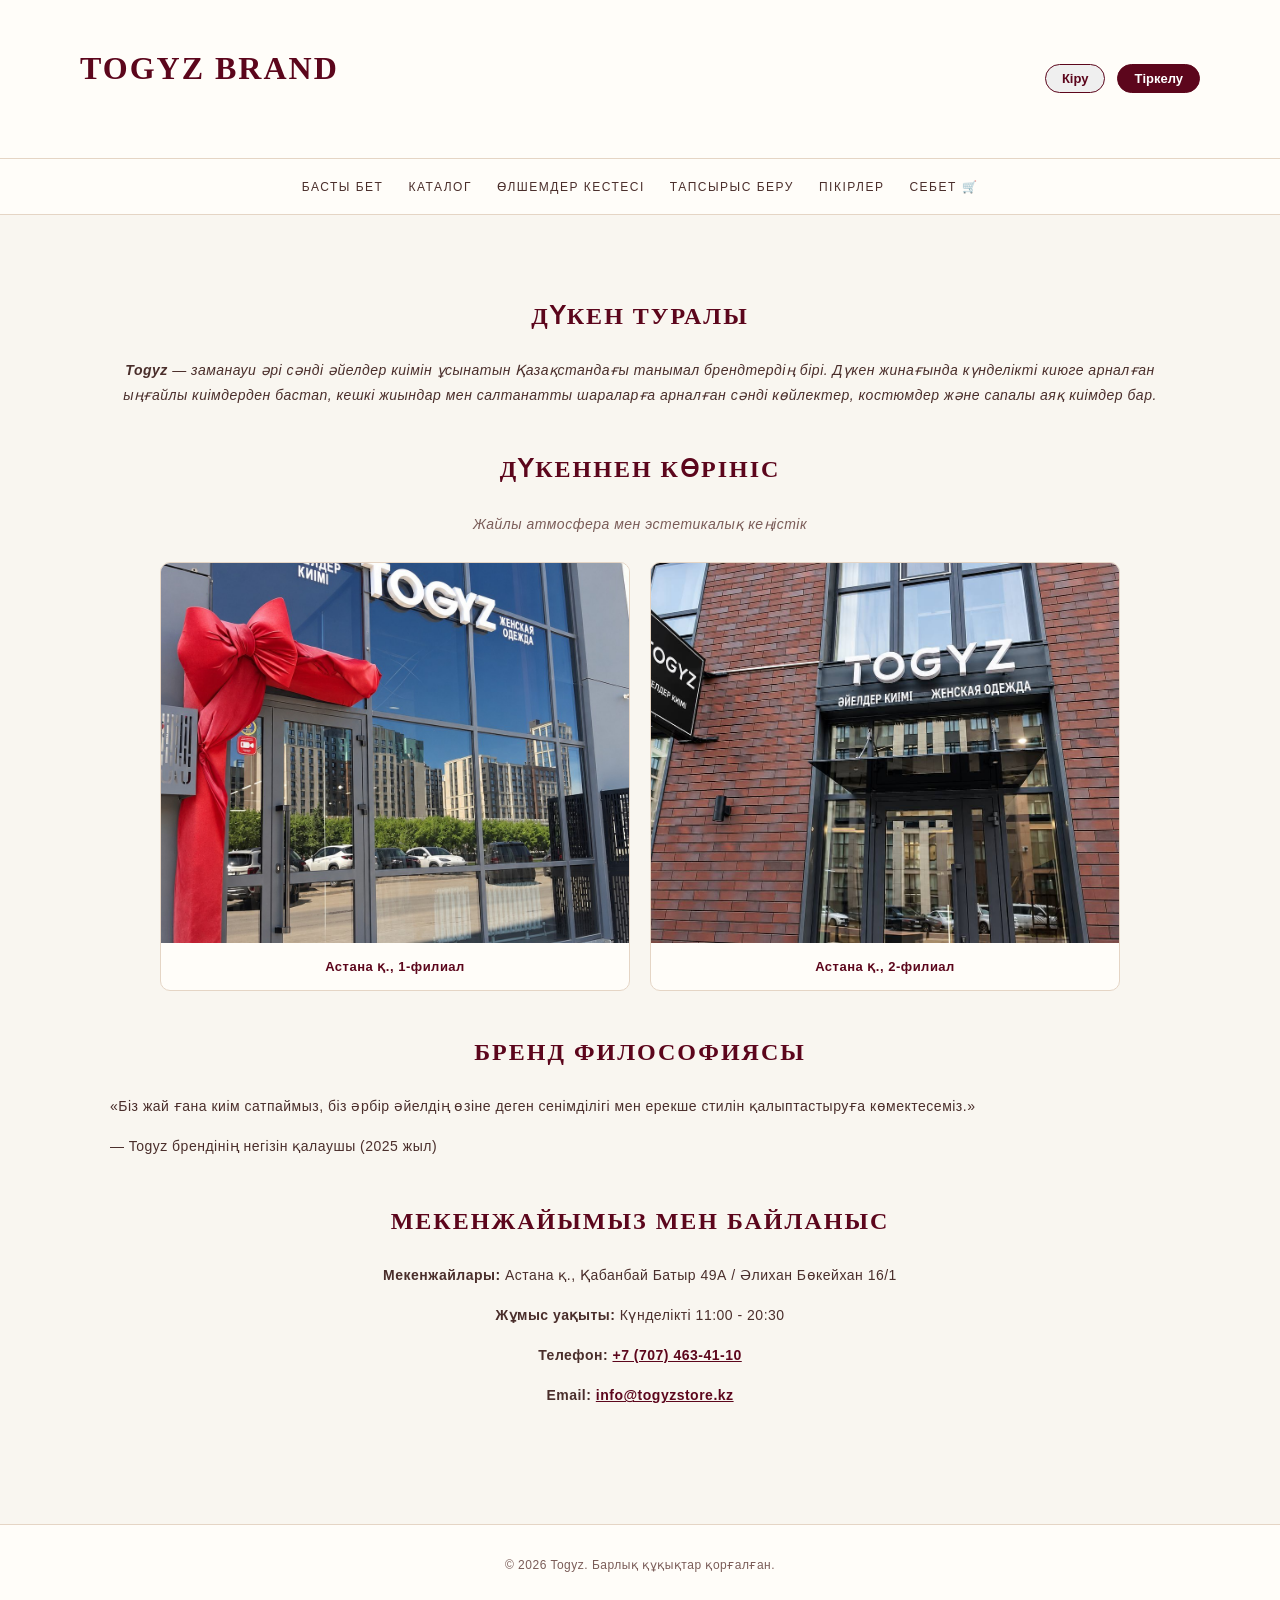
==== index.html @ 4b5a105c "Initial commit for togyz-website with README" ====
<!DOCTYPE html>
<html lang="kk">
<head>
    <meta charset="UTF-8">
    <meta name="viewport" content="width=device-width, initial-scale=1.0">
    <title>TOGYZ BRAND — Басты бет</title>
    <link rel="stylesheet" href="css/base.css">
    <link rel="stylesheet" href="css/dariya.css">
    <link rel="stylesheet" href="css/gaukhar.css">
</head>
<body>

    <header class="main-header">
        <div class="header-top-bar">
            <div class="brand-header">
                <h1><a href="index.html">TOGYZ BRAND</a></h1>
            </div>
            <div class="user-actions">
                <button onclick="openModal('login-modal')" class="auth-btn">Кіру</button>
                <button onclick="openModal('signup-modal')" class="auth-btn signup-btn">Тіркелу</button>
            </div>
        </div>
    </header>

    <nav>
        <ul class="nav-list">
            <li><a href="index.html">БАСТЫ БЕТ</a></li>
            <li><a href="catalog.html">КАТАЛОГ</a></li>
            <li><a href="size-guide.html">ӨЛШЕМДЕР КЕСТЕCІ</a></li>
            <li><a href="order.html">ТАПСЫРЫС БЕРУ</a></li>
            <li><a href="reviews.html">ПІКІРЛЕР</a></li>
            <li><a href="cart.html">СЕБЕТ 🛒</a></li>
        </ul>
    </nav>

    <main>
        <section id="introduction">
            <h2>Дүкен туралы</h2>
            <p><strong>Togyz</strong> — заманауи әрі сәнді әйелдер киімін ұсынатын Қазақстандағы танымал брендтердің бірі. Дүкен жинағында күнделікті киюге арналған ыңғайлы киімдерден бастап, кешкі жиындар мен салтанатты шараларға арналған сәнді көйлектер, костюмдер және сапалы аяқ киімдер бар.</p>
        </section>

        <section id="store-view">
            <h2>Дүкеннен көрініс</h2>
            <p style="text-align: center; color: #7A5C58; margin-bottom: 25px;">Жайлы атмосфера мен эстетикалық кеңістік</p>
            
            <div class="photo-gallery">
                <figure class="gallery-item">
                    <img src="images/togyz.png" alt="Togyz дүкені">
                    <figcaption>Астана қ., 1-филиал</figcaption>
                </figure>
                <figure class="gallery-item">
                    <img src="images/togyz16.jpg" alt="Togyz интерьері">
                    <figcaption>Астана қ., 2-филиал</figcaption>
                </figure>
            </div>
        </section>

        <section id="reviews-section">
            <h2>Бренд философиясы</h2>
            <div class="review-card">
                <p class="review-text">«Біз жай ғана киім сатпаймыз, біз әрбір әйелдің өзіне деген сенімділігі мен ерекше стилін қалыптастыруға көмектесеміз.»</p>
                <p class="review-author">— Togyz брендінің негізін қалаушы <span>(2025 жыл)</span></p>
            </div>
        </section>

        <section id="contacts">
            <h2>Мекенжайымыз мен Байланыс</h2>
            <div class="review-card" style="text-align: center;">
                <p><strong>Мекенжайлары:</strong> Астана қ., Қабанбай Батыр 49А / Әлихан Бөкейхан 16/1</p>
                <p><strong>Жұмыс уақыты:</strong> Күнделікті 11:00 - 20:30</p>
                <p><strong>Телефон:</strong> <a href="tel:+77074634110" style="color: #5C061C; font-weight: bold;">+7 (707) 463-41-10</a></p>
                <p><strong>Email:</strong> <a href="mailto:info@togyzstore.kz" style="color: #5C061C; font-weight: bold;">info@togyzstore.kz</a></p>
            </div>
        </section>
    </main>

    <footer>
        <p>&copy; 2026 Togyz. Барлық құқықтар қорғалған.</p>
    </footer>
</body>
</html>
---- css/base.css ----
* {
  box-sizing: border-box;
  margin: 0;
  padding: 0;
}

body {
  font-family: 'Montserrat', Arial, sans-serif;
  font-size: 14px;
  line-height: 1.8;
  letter-spacing: 0.5px;
  background-color: #F9F6F0;
  color: #4A2E2B;
}


h1, h2, h3, h4 {
  font-family: 'Cormorant Garamond', Georgia, serif;
  font-weight: 600;
  color: #5C061C;
  text-transform: uppercase;
  letter-spacing: 2px;
  text-align: center;
  margin-bottom: 20px;
}

h1 { font-size: 32px; }
h2 { font-size: 24px; margin-top: 40px; }

p {
  margin-bottom: 15px;
}

header, .main-header {
  position: static;
  background-color: #FFFDF9;
  padding: 25px 20px;
  border-bottom: 1px solid #E5D5C5;
  text-align: center;
}

header > .brand-header h1 {
  margin: 0;
  color: #5C061C;
}

nav {
  background-color: #FFFDF9;
  padding: 15px 0;
  border-bottom: 1px solid #E5D5C5;
}

nav ul, ul.nav-list {
  display: flex;
  flex-direction: row;
  justify-content: center;
  align-items: center;
  gap: 25px;
  list-style: none;
}

nav ul a {
  text-decoration: none;
  color: #4A2E2B;
  font-size: 12px;
  text-transform: uppercase;
  letter-spacing: 1.5px;
  font-weight: 500;
  transition: color 0.3s ease;
}

nav ul a:hover, nav ul a:focus {
  color: maroon; 
  outline: none;
}

main {
  max-width: 1100px;
  margin: 0 auto; 
  padding: 40px 20px;
}

footer {
  text-align: center;
  padding: 30px 20px;
  background-color: #FFFDF9;
  border-top: 1px solid #E5D5C5;
  margin-top: 60px;
  font-size: 12px;
  color: #7A5C58;
}
---- css/dariya.css ----
section.catalog-intro p {
  color: #4A2E2B;
}

#catalog-intro p {
  color: #5C061C;
}

.product-grid {
  display: grid;
  grid-template-columns: repeat(3, minmax(200px, 1fr)); 
  gap: 25px;
  max-width: 1100px;
  margin: 30px auto;
}

.product-card {
  background-color: #FFFDF9;
  border: 1px solid #E5D5C5;
  padding: 15px;
  display: flex;
  flex-direction: column;
  align-items: center;
}

.product-card:nth-child(1) {
  border-color: #5C061C;
}

.product-card img {
  width: 100%;
  height: 350px;
  object-fit: cover;
  border: 1px solid #F2E8DF;
}

.product-card-inner {
  position: relative; 
}

.product-card-inner::after {
  content: "NEW";
  position: absolute; 
  top: 10px;
  right: 10px;
  background-color: #5C061C;
  color: #FFFDF9;
  padding: 4px 8px;
  font-size: 10px;
  font-weight: bold;
}

h2 + p {
  font-style: italic;
  text-align: center;
}

.price-section {
  max-width: 800px;
  margin: 30px auto;
  background-color: #FFFDF9;
  border: 1px solid #E5D5C5;
  border-radius: 12px;
  padding: 30px;
  box-shadow: 0 4px 15px rgba(92, 6, 28, 0.05);
}

.price-table {
  width: 100%;
  border-collapse: collapse;
  margin-top: 15px;
}

.price-table th {
  background-color: #F2E8DF;
  color: #5C061C;
  font-family: 'Cormorant Garamond', Georgia, serif;
  font-size: 16px;
  text-transform: uppercase;
  padding: 12px 15px;
  text-align: left;
}

.price-table td {
  padding: 12px 15px;
  border-bottom: 1px solid #E5D5C5;
  font-size: 14px;
}

.price-table tr:nth-child(even) {
  background-color: #FAF6F0;
}

.price-badge {
  font-weight: bold;
  color: #5C061C;
  background: #F2E8DF;
  padding: 4px 8px;
  border-radius: 6px;
  font-size: 12px;
}

.price-amount {
  font-weight: 600;
  color: #5C061C;
  text-align: right;
}

.categories-container {
  display: flex;
  flex-wrap: wrap;
  justify-content: center;
  gap: 15px;
  max-width: 900px;
  margin: 30px auto;
  list-style: none;
}

.category-card {
  flex: 1 1 150px;
  max-width: 200px;
  background-color: #FFFDF9;
  border: 1px solid #E5D5C5;
  border-radius: 8px;
  padding: 18px 10px;
  text-align: center;
  font-weight: 500;
  transition: all 0.3s ease;
  cursor: pointer;
}

.category-card:hover {
  transform: translateY(-4px);
  border-color: #5C061C;
  color: #5C061C;
  box-shadow: 0 6px 15px rgba(92, 6, 28, 0.1);
}

.size-guide-container {
  max-width: 700px;
  margin: 30px auto;
  background-color: #FFFDF9;
  border: 1px solid #E5D5C5;
  border-radius: 12px;
  padding: 25px;
}

.size-table {
  width: 100%;
  border-collapse: collapse;
}

.size-table th {
  background-color: #F2E8DF;
  color: #5C061C;
  padding: 12px 15px;
  border: 1px solid #E5D5C5;
  text-align: center;
}

.size-table td {
  padding: 12px 15px;
  border: 1px solid #E5D5C5;
  text-align: center;
}

.size-badge-cell {
  font-weight: bold;
  color: #5C061C;
  background-color: #FAF6F0;
}

.colophon-card {
  max-width: 800px;
  margin: 30px auto;
  background-color: #FFFDF9;
  border: 1px solid #E5D5C5;
  border-radius: 12px;
  padding: 30px;
}

.tech-icon {
  float: left; 
  width: 70px;
  height: 70px;
  margin-right: 20px;
  background-color: #F2E8DF;
  border-radius: 50%;
  display: flex;
  align-items: center;
  justify-content: center;
  font-weight: bold;
  color: #5C061C;
}

.clearfix::after {
  content: "";
  display: table;
  clear: both; 
}

.file-tree {
  background-color: #FAF6F0;
  border: 1px solid #E5D5C5;
  border-radius: 8px;
  padding: 20px;
  font-family: monospace;
}

.file-tree ul {
  list-style: none;
  padding-left: 15px;
}

kbd {
  background-color: #F2E8DF;
  border: 1px solid #E5D5C5;
  border-radius: 4px;
  padding: 2px 6px;
  color: #5C061C;
}

.header-top-bar {
    display: flex;
    justify-content: space-between;
    align-items: center;
    padding: 15px 40px;
    max-width: 1200px;
    margin: 0 auto;
}

.user-actions {
    display: flex;
    align-items: center;
    gap: 10px;
}

.auth-btn {
    text-decoration: none;
    color: #5C061C;
    padding: 6px 16px;
    border: 1px solid #5C061C;
    border-radius: 20px;
    font-size: 13px;
    font-weight: 600;
    transition: all 0.3s ease;
}

.auth-btn:hover {
    background-color: #5C061C;
    color: #FFFFFF;
}

.signup-btn {
    background-color: #5C061C;
    color: #FFFFFF;
}

.signup-btn:hover {
    background-color: #3D0412;
}

.product-option {
    margin: 8px 0;
    display: flex;
    justify-content: space-between;
    align-items: center;
    font-size: 13px;
    color: #5C061C;
    font-weight: 600;
}

.product-select {
    padding: 5px 10px;
    border: 1px solid #E5D5C5;
    border-radius: 6px;
    background-color: #FFFFFF;
    color: #333333;
    outline: none;
    cursor: pointer;
    font-family: inherit;
    font-size: 13px;
}

.add-to-cart-btn {
    width: 100%;
    padding: 9px;
    background-color: #5C061C;
    color: #FFFFFF;
    border: none;
    border-radius: 6px;
    font-weight: 600;
    font-size: 13px;
    cursor: pointer;
    margin-top: 8px;
    transition: background-color 0.3s ease;
}

.add-to-cart-btn:hover {
    background-color: #3D0412;
}

.categories-container {
    display: flex;
    justify-content: center;
    gap: 15px;
    flex-wrap: wrap;
    margin-top: 20px;
}

.category-card {
    background-color: #FFFDF9;
    border: 1px solid #E5D5C5;
    padding: 12px 24px;
    border-radius: 20px;
    font-weight: 600;
    color: #5C061C;
    font-size: 14px;
}
.product-grid {
    display: grid;
    grid-template-columns: repeat(3, 1fr); 
    gap: 25px;
    max-width: 1200px;
    margin: 30px auto;
    padding: 0 20px;
}

.product-card {
    background-color: #FFFDF9;
    border: 1px solid #E5D5C5;
    border-radius: 12px;
    padding: 20px;
    text-align: center;
    display: flex;
    flex-direction: column;
    justify-content: space-between;
    box-shadow: 0 4px 10px rgba(0, 0, 0, 0.05);
}

.product-card img {
    width: 100%;
    height: 320px;
    object-fit: cover;
    border-radius: 8px;
}

@media (max-width: 992px) {
    .product-grid {
        grid-template-columns: repeat(2, 1fr);
    }
}

@media (max-width: 600px) {
    .product-grid {
        grid-template-columns: 1fr;
    }
}

.product-grid {
    display: grid !important;
    grid-template-columns: repeat(3, 1fr) !important; 
    gap: 20px !important;
    max-width: 1200px !important;
    margin: 30px auto !important;
    padding: 0 10px !important;
}

.product-card {
    background-color: #FFFDF9 !important;
    border: 1px solid #E5D5C5 !important;
    border-radius: 12px !important;
    padding: 15px !important;
    text-align: center !important;
    display: flex !important;
    flex-direction: column !important;
    justify-content: space-between !important;
    box-sizing: border-box !important;
}

.product-card img {
    width: 100% !important;
    height: 300px !important;
    object-fit: cover !important;
    border-radius: 8px !important;
}

.product-option {
    margin: 8px 0 !important;
    display: flex !important;
    flex-direction: column !important;
    align-items: center !important;
}

.product-select {
    width: 100% !important;
    padding: 6px !important;
    border: 1px solid #E5D5C5 !important;
    border-radius: 6px !important;
    font-size: 13px !important;
}
---- css/gaukhar.css ----
/* ==========================================
   HEADER TOP BAR & AUTH BUTTONS
   ========================================== */
.header-top-bar {
  display: flex;
  justify-content: space-between;
  align-items: center;
  padding: 15px 40px;
  max-width: 1200px;
  margin: 0 auto;
}

.brand-header h1 a {
  color: #5C061C;
  text-decoration: none;
  font-family: 'Cinzel', serif;
  font-weight: 700;
  letter-spacing: 2px;
}

.user-actions {
  display: flex;
  align-items: center;
  gap: 12px;
}

.auth-btn {
  text-decoration: none;
  color: #5C061C;
  font-size: 13px;
  font-weight: 600;
  padding: 6px 16px;
  border: 1px solid #5C061C;
  border-radius: 20px;
  transition: all 0.3s ease;
}

.auth-btn:hover {
  background-color: #5C061C;
  color: #FFFFFF;
}

.signup-btn {
  background-color: #5C061C;
  color: #FFFFFF;
}

.signup-btn:hover {
  background-color: #3D0412;
}

/* ==========================================
   PRODUCT OPTIONS & BUTTONS
   ========================================== */
.product-grid {
  display: flex;
  flex-wrap: wrap;
  gap: 24px;
  justify-content: center;
  padding: 20px;
}

.product-card {
  border: 1px solid #E5D5C5;
  border-radius: 12px;
  padding: 16px;
  width: 260px;
  background-color: #FFFDF9;
  text-align: center;
}

.product-card img {
  width: 100%;
  border-radius: 8px;
  object-fit: cover;
}

.product-option {
  margin: 10px 0;
  display: flex;
  align-items: center;
  justify-content: space-between;
  font-size: 13px;
  color: #5C061C;
}

.product-select {
  padding: 5px 8px;
  border: 1px solid #E5D5C5;
  border-radius: 6px;
  background-color: #FFF;
  color: #333;
  outline: none;
  cursor: pointer;
}

.add-to-cart-btn {
  width: 100%;
  padding: 10px;
  background-color: #5C061C;
  color: #FFFFFF;
  border: none;
  border-radius: 8px;
  font-weight: 600;
  font-size: 13px;
  cursor: pointer;
  margin-top: 10px;
  transition: background-color 0.3s ease;
}

.add-to-cart-btn:hover {
  background-color: #3D0412;
}
form label {
    display: block;
    color: #5C061C;
    font-weight: 600;
    font-size: 14px;
}

form input[type="text"],
form input[type="tel"],
form select,
form textarea {
    width: 100%;
    padding: 10px 12px;
    border: 1px solid #E5D5C5;
    border-radius: 6px;
    margin-top: 6px;
    background-color: #FFFFFF;
    color: #333333;
    font-family: inherit;
    font-size: 14px;
    outline: none;
    box-sizing: border-box;
    transition: border-color 0.3s ease;
}

form input:focus,
form select:focus,
form textarea:focus {
    border-color: #5C061C;
}

form select optgroup {
    font-weight: bold;
    color: #5C061C;
    background-color: #FAF6F0;
}

form select option {
    color: #333333;
    padding: 4px;
}

.price-table {
    width: 100%;
    border-collapse: collapse;
    background-color: #FFFDF9;
    border: 1px solid #E5D5C5;
    border-radius: 8px;
    overflow: hidden;
}

.price-table th, .price-table td {
    padding: 12px 16px;
    border-bottom: 1px solid #E5D5C5;
}

.price-table th {
    background-color: #FAF6F0;
    color: #5C061C;
    text-align: left;
}

.price-badge {
    background-color: #5C061C;
    color: #FFFFFF;
    padding: 3px 8px;
    border-radius: 4px;
    font-size: 12px;
}

.photo-gallery {
    display: grid;
    grid-template-columns: repeat(2, 1fr);
    gap: 20px;
    max-width: 1000px;
    margin: 0 auto;
    padding: 0 20px;
}

.gallery-item {
    margin: 0;
    background: #FFFDF9;
    border: 1px solid #E5D5C5;
    border-radius: 10px;
    overflow: hidden;
    text-align: center;
}

.gallery-item img {
    width: 100%;
    height: 380px;
    object-fit: cover;
    display: block;
    transition: transform 0.4s ease;
}

.gallery-item:hover img {
    transform: scale(1.02);
}

.gallery-item figcaption {
    padding: 12px;
    font-size: 13px;
    color: #5C061C;
    font-weight: 600;
}

@media (max-width: 768px) {
    .photo-gallery {
        grid-template-columns: 1fr;
    }
}
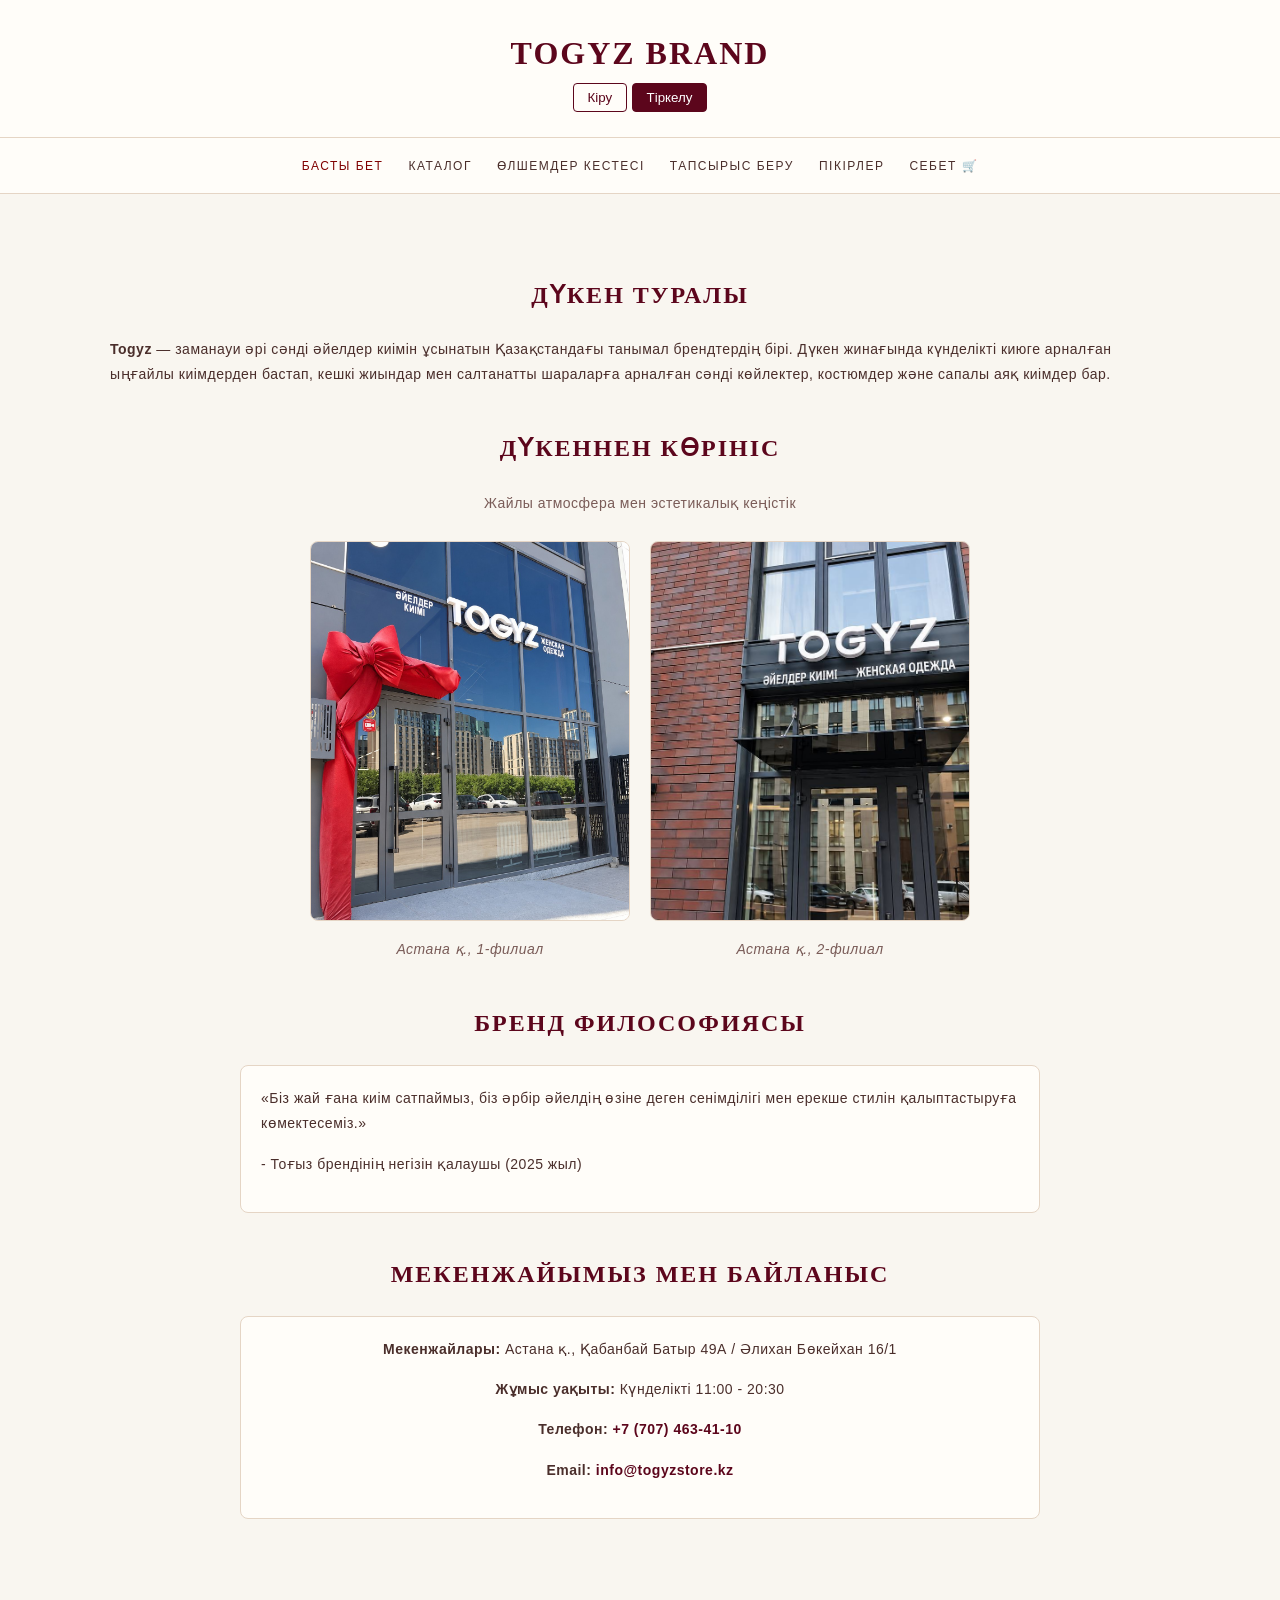
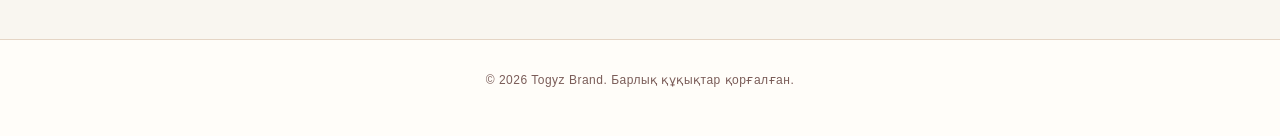
==== commit bc58a2c4: "Update order.html with region select, payment options, and style cleanups" ====
--- a/index.html
+++ b/index.html
@@ -1,81 +1,72 @@
 <!DOCTYPE html>
 <html lang="kk">
 <head>
-    <meta charset="UTF-8">
-    <meta name="viewport" content="width=device-width, initial-scale=1.0">
-    <title>TOGYZ BRAND — Басты бет</title>
-    <link rel="stylesheet" href="css/base.css">
-    <link rel="stylesheet" href="css/dariya.css">
-    <link rel="stylesheet" href="css/gaukhar.css">
+<meta charset="UTF-8">
+<meta name="viewport" content="width=device-width, initial-scale=1.0">
+<title>TOGYZ BRAND Басты бет</title>
+<link rel="stylesheet" href="css/base.css">
+<link rel="stylesheet" href="css/gaukhar.css">
 </head>
 <body>
-
-    <header class="main-header">
-        <div class="header-top-bar">
-            <div class="brand-header">
-                <h1><a href="index.html">TOGYZ BRAND</a></h1>
-            </div>
-            <div class="user-actions">
-                <button onclick="openModal('login-modal')" class="auth-btn">Кіру</button>
-                <button onclick="openModal('signup-modal')" class="auth-btn signup-btn">Тіркелу</button>
-            </div>
-        </div>
-    </header>
-
-    <nav>
-        <ul class="nav-list">
-            <li><a href="index.html">БАСТЫ БЕТ</a></li>
-            <li><a href="catalog.html">КАТАЛОГ</a></li>
-            <li><a href="size-guide.html">ӨЛШЕМДЕР КЕСТЕCІ</a></li>
-            <li><a href="order.html">ТАПСЫРЫС БЕРУ</a></li>
-            <li><a href="reviews.html">ПІКІРЛЕР</a></li>
-            <li><a href="cart.html">СЕБЕТ 🛒</a></li>
-        </ul>
-    </nav>
-
-    <main>
-        <section id="introduction">
-            <h2>Дүкен туралы</h2>
-            <p><strong>Togyz</strong> — заманауи әрі сәнді әйелдер киімін ұсынатын Қазақстандағы танымал брендтердің бірі. Дүкен жинағында күнделікті киюге арналған ыңғайлы киімдерден бастап, кешкі жиындар мен салтанатты шараларға арналған сәнді көйлектер, костюмдер және сапалы аяқ киімдер бар.</p>
-        </section>
-
-        <section id="store-view">
-            <h2>Дүкеннен көрініс</h2>
-            <p style="text-align: center; color: #7A5C58; margin-bottom: 25px;">Жайлы атмосфера мен эстетикалық кеңістік</p>
-            
-            <div class="photo-gallery">
-                <figure class="gallery-item">
-                    <img src="images/togyz.png" alt="Togyz дүкені">
-                    <figcaption>Астана қ., 1-филиал</figcaption>
-                </figure>
-                <figure class="gallery-item">
-                    <img src="images/togyz16.jpg" alt="Togyz интерьері">
-                    <figcaption>Астана қ., 2-филиал</figcaption>
-                </figure>
-            </div>
-        </section>
-
-        <section id="reviews-section">
-            <h2>Бренд философиясы</h2>
-            <div class="review-card">
-                <p class="review-text">«Біз жай ғана киім сатпаймыз, біз әрбір әйелдің өзіне деген сенімділігі мен ерекше стилін қалыптастыруға көмектесеміз.»</p>
-                <p class="review-author">— Togyz брендінің негізін қалаушы <span>(2025 жыл)</span></p>
-            </div>
-        </section>
-
-        <section id="contacts">
-            <h2>Мекенжайымыз мен Байланыс</h2>
-            <div class="review-card" style="text-align: center;">
-                <p><strong>Мекенжайлары:</strong> Астана қ., Қабанбай Батыр 49А / Әлихан Бөкейхан 16/1</p>
-                <p><strong>Жұмыс уақыты:</strong> Күнделікті 11:00 - 20:30</p>
-                <p><strong>Телефон:</strong> <a href="tel:+77074634110" style="color: #5C061C; font-weight: bold;">+7 (707) 463-41-10</a></p>
-                <p><strong>Email:</strong> <a href="mailto:info@togyzstore.kz" style="color: #5C061C; font-weight: bold;">info@togyzstore.kz</a></p>
-            </div>
-        </section>
-    </main>
-
-    <footer>
-        <p>&copy; 2026 Togyz. Барлық құқықтар қорғалған.</p>
-    </footer>
+<header class="main-header">
+<div class="header-top-bar">
+<div class="brand-header">
+<h1><a href="index.html">TOGYZ BRAND</a></h1>
+</div>
+<div class="user-actions">
+<button onclick="openModal('login-modal')" class="auth-btn">Кіру</button>
+<button onclick="openModal('signup-modal')" class="auth-btn signup-btn">Тіркелу</button>
+</div>
+</div>
+</header>
+<nav>
+<ul class="nav-list">
+<li><a href="index.html" class="active">БАСТЫ БЕТ</a></li>
+<li><a href="catalog.html">КАТАЛОГ</a></li>
+<li><a href="size-guide.html">ӨЛШЕМДЕР КЕСТЕСІ</a></li>
+<li><a href="order.html">ТАПСЫРЫС БЕРУ</a></li>
+<li><a href="reviews.html">ПІКІРЛЕР</a></li>
+<li><a href="cart.html">СЕБЕТ 🛒</a></li>
+</ul>
+</nav>
+<main>
+<section id="introduction">
+<h2>Дүкен туралы</h2>
+<p><strong>Togyz</strong> — заманауи әрі сәнді әйелдер киімін ұсынатын Қазақстандағы танымал брендтердің бірі. Дүкен жинағында күнделікті киюге арналған ыңғайлы киімдерден бастап, кешкі жиындар мен салтанатты шараларға арналған сәнді көйлектер, костюмдер және сапалы аяқ киімдер бар.</p>
+</section>
+<section id="store-view">
+<h2>Дүкеннен көрініс</h2>
+<p class="store-subtitle">Жайлы атмосфера мен эстетикалық кеңістік</p>
+<div class="photo-gallery">
+<figure class="gallery-item">
+<img src="images/togyz.png" alt="Togyz дүкені">
+<figcaption>Астана қ., 1-филиал</figcaption>
+</figure>
+<figure class="gallery-item">
+<img src="images/togyz16.jpg" alt="Togyz интерьері">
+<figcaption>Астана қ., 2-филиал</figcaption>
+</figure>
+</div>
+</section>
+<section id="reviews-section">
+<h2>Бренд философиясы</h2>
+<div class="review-card">
+<p class="review-text">«Біз жай ғана киім сатпаймыз, біз әрбір әйелдің өзіне деген сенімділігі мен ерекше стилін қалыптастыруға көмектесеміз.»</p>
+<p class="review-author">- Тоғыз брендінің негізін қалаушы <span>(2025 жыл)</span></p>
+</div>
+</section>
+<section id="contacts">
+<h2>Мекенжайымыз мен Байланыс</h2>
+<div class="review-card text-center">
+<p><strong>Мекенжайлары:</strong> Астана қ., Қабанбай Батыр 49А / Әлихан Бөкейхан 16/1</p>
+<p><strong>Жұмыс уақыты:</strong> Күнделікті 11:00 - 20:30</p>
+<p><strong>Телефон:</strong> <a href="tel:+77074634110" class="contact-link">+7 (707) 463-41-10</a></p>
+<p><strong>Email:</strong> <a href="mailto:info@togyzstore.kz" class="contact-link">info@togyzstore.kz</a></p>
+</div>
+</section>
+</main>
+<footer>
+<p>&copy; 2026 Togyz Brand. Барлық құқықтар қорғалған.</p>
+</footer>
 </body>
 </html>
--- a/css/base.css
+++ b/css/base.css
@@ -1,92 +1,109 @@
-
 * {
-  box-sizing: border-box;
-  margin: 0;
-  padding: 0;
+    box-sizing: border-box;
+    margin: 0;
+    padding: 0;
 }
 
 body {
-  font-family: 'Montserrat', Arial, sans-serif;
-  font-size: 14px;
-  line-height: 1.8;
-  letter-spacing: 0.5px;
-  background-color: #F9F6F0;
-  color: #4A2E2B;
+    font-family: 'Montserrat', Arial, sans-serif;
+    font-size: 14px;
+    line-height: 1.8;
+    letter-spacing: 0.5px;
+    background-color: #F9F6F0;
+    color: #4A2E2B;
 }
 
-
 h1, h2, h3, h4 {
-  font-family: 'Cormorant Garamond', Georgia, serif;
-  font-weight: 600;
-  color: #5C061C;
-  text-transform: uppercase;
-  letter-spacing: 2px;
-  text-align: center;
-  margin-bottom: 20px;
+    font-family: 'Cormorant Garamond', Georgia, serif;
+    font-weight: 600;
+    color: #5C061C;
+    text-transform: uppercase;
+    letter-spacing: 2px;
+    text-align: center;
+    margin-bottom: 20px;
 }
 
 h1 { font-size: 32px; }
 h2 { font-size: 24px; margin-top: 40px; }
 
 p {
-  margin-bottom: 15px;
+    margin-bottom: 15px;
 }
 
 header, .main-header {
-  position: static;
-  background-color: #FFFDF9;
-  padding: 25px 20px;
-  border-bottom: 1px solid #E5D5C5;
-  text-align: center;
+    position: static;
+    background-color: #FFFDF9;
+    padding: 25px 20px;
+    border-bottom: 1px solid #E5D5C5;
+    text-align: center;
 }
 
-header > .brand-header h1 {
-  margin: 0;
-  color: #5C061C;
+.brand-header h1 {
+    margin: 0;
+    color: #5C061C;
+}
+
+.brand-header h1 a {
+    color: #5C061C;
+    text-decoration: none;
+}
+
+.auth-btn {
+    padding: 6px 14px;
+    border: 1px solid #5C061C;
+    background: transparent;
+    color: #5C061C;
+    border-radius: 4px;
+    cursor: pointer;
+}
+
+.signup-btn {
+    background-color: #5C061C;
+    color: #fff;
 }
 
 nav {
-  background-color: #FFFDF9;
-  padding: 15px 0;
-  border-bottom: 1px solid #E5D5C5;
+    background-color: #FFFDF9;
+    padding: 15px 0;
+    border-bottom: 1px solid #E5D5C5;
 }
 
 nav ul, ul.nav-list {
-  display: flex;
-  flex-direction: row;
-  justify-content: center;
-  align-items: center;
-  gap: 25px;
-  list-style: none;
+    display: flex;
+    flex-direction: row;
+    justify-content: center;
+    align-items: center;
+    gap: 25px;
+    list-style: none;
 }
 
 nav ul a {
-  text-decoration: none;
-  color: #4A2E2B;
-  font-size: 12px;
-  text-transform: uppercase;
-  letter-spacing: 1.5px;
-  font-weight: 500;
-  transition: color 0.3s ease;
+    text-decoration: none;
+    color: #4A2E2B;
+    font-size: 12px;
+    text-transform: uppercase;
+    letter-spacing: 1.5px;
+    font-weight: 500;
+    transition: color 0.3s ease;
 }
 
-nav ul a:hover, nav ul a:focus {
-  color: maroon; 
-  outline: none;
+nav ul a:hover, nav ul a:focus, nav ul a.active {
+    color: maroon;
+    outline: none;
 }
 
 main {
-  max-width: 1100px;
-  margin: 0 auto; 
-  padding: 40px 20px;
+    max-width: 1100px;
+    margin: 0 auto;
+    padding: 40px 20px;
 }
 
 footer {
-  text-align: center;
-  padding: 30px 20px;
-  background-color: #FFFDF9;
-  border-top: 1px solid #E5D5C5;
-  margin-top: 60px;
-  font-size: 12px;
-  color: #7A5C58;
+    text-align: center;
+    padding: 30px 20px;
+    background-color: #FFFDF9;
+    border-top: 1px solid #E5D5C5;
+    margin-top: 60px;
+    font-size: 12px;
+    color: #7A5C58;
 }
--- a/css/gaukhar.css
+++ b/css/gaukhar.css
@@ -1,225 +1,120 @@
-/* ==========================================
-   HEADER TOP BAR & AUTH BUTTONS
-   ========================================== */
-.header-top-bar {
-  display: flex;
-  justify-content: space-between;
-  align-items: center;
-  padding: 15px 40px;
-  max-width: 1200px;
-  margin: 0 auto;
-}
 
-.brand-header h1 a {
-  color: #5C061C;
-  text-decoration: none;
-  font-family: 'Cinzel', serif;
-  font-weight: 700;
-  letter-spacing: 2px;
-}
 
-.user-actions {
-  display: flex;
-  align-items: center;
-  gap: 12px;
-}
-
-.auth-btn {
-  text-decoration: none;
-  color: #5C061C;
-  font-size: 13px;
-  font-weight: 600;
-  padding: 6px 16px;
-  border: 1px solid #5C061C;
-  border-radius: 20px;
-  transition: all 0.3s ease;
-}
-
-.auth-btn:hover {
-  background-color: #5C061C;
-  color: #FFFFFF;
-}
-
-.signup-btn {
-  background-color: #5C061C;
-  color: #FFFFFF;
-}
-
-.signup-btn:hover {
-  background-color: #3D0412;
-}
-
-/* ==========================================
-   PRODUCT OPTIONS & BUTTONS
-   ========================================== */
-.product-grid {
-  display: flex;
-  flex-wrap: wrap;
-  gap: 24px;
-  justify-content: center;
-  padding: 20px;
-}
-
-.product-card {
-  border: 1px solid #E5D5C5;
-  border-radius: 12px;
-  padding: 16px;
-  width: 260px;
-  background-color: #FFFDF9;
-  text-align: center;
-}
-
-.product-card img {
-  width: 100%;
-  border-radius: 8px;
-  object-fit: cover;
-}
-
-.product-option {
-  margin: 10px 0;
-  display: flex;
-  align-items: center;
-  justify-content: space-between;
-  font-size: 13px;
-  color: #5C061C;
-}
-
-.product-select {
-  padding: 5px 8px;
-  border: 1px solid #E5D5C5;
-  border-radius: 6px;
-  background-color: #FFF;
-  color: #333;
-  outline: none;
-  cursor: pointer;
-}
-
-.add-to-cart-btn {
-  width: 100%;
-  padding: 10px;
-  background-color: #5C061C;
-  color: #FFFFFF;
-  border: none;
-  border-radius: 8px;
-  font-weight: 600;
-  font-size: 13px;
-  cursor: pointer;
-  margin-top: 10px;
-  transition: background-color 0.3s ease;
-}
-
-.add-to-cart-btn:hover {
-  background-color: #3D0412;
-}
-form label {
-    display: block;
-    color: #5C061C;
-    font-weight: 600;
-    font-size: 14px;
-}
-
-form input[type="text"],
-form input[type="tel"],
-form select,
-form textarea {
-    width: 100%;
-    padding: 10px 12px;
-    border: 1px solid #E5D5C5;
-    border-radius: 6px;
-    margin-top: 6px;
-    background-color: #FFFFFF;
-    color: #333333;
-    font-family: inherit;
-    font-size: 14px;
-    outline: none;
-    box-sizing: border-box;
-    transition: border-color 0.3s ease;
-}
-
-form input:focus,
-form select:focus,
-form textarea:focus {
-    border-color: #5C061C;
-}
-
-form select optgroup {
-    font-weight: bold;
-    color: #5C061C;
-    background-color: #FAF6F0;
-}
-
-form select option {
-    color: #333333;
-    padding: 4px;
-}
-
-.price-table {
-    width: 100%;
-    border-collapse: collapse;
-    background-color: #FFFDF9;
-    border: 1px solid #E5D5C5;
-    border-radius: 8px;
-    overflow: hidden;
-}
-
-.price-table th, .price-table td {
-    padding: 12px 16px;
-    border-bottom: 1px solid #E5D5C5;
-}
-
-.price-table th {
-    background-color: #FAF6F0;
-    color: #5C061C;
-    text-align: left;
-}
-
-.price-badge {
-    background-color: #5C061C;
-    color: #FFFFFF;
-    padding: 3px 8px;
-    border-radius: 4px;
-    font-size: 12px;
+.store-subtitle {
+    text-align: center;
+    color: #7A5C58;
+    margin-bottom: 25px;
 }
 
 .photo-gallery {
-    display: grid;
-    grid-template-columns: repeat(2, 1fr);
+    display: flex;
+    justify-content: center;
     gap: 20px;
-    max-width: 1000px;
-    margin: 0 auto;
-    padding: 0 20px;
+    flex-wrap: wrap;
 }
 
 .gallery-item {
-    margin: 0;
-    background: #FFFDF9;
-    border: 1px solid #E5D5C5;
-    border-radius: 10px;
-    overflow: hidden;
     text-align: center;
 }
 
 .gallery-item img {
-    width: 100%;
+    width: 320px;
     height: 380px;
     object-fit: cover;
-    display: block;
-    transition: transform 0.4s ease;
-}
-
-.gallery-item:hover img {
-    transform: scale(1.02);
+    border-radius: 8px;
+    border: 1px solid #E5D5C5;
 }
 
 .gallery-item figcaption {
-    padding: 12px;
-    font-size: 13px;
+    margin-top: 8px;
+    color: #7A5C58;
+    font-style: italic;
+}
+
+.review-card {
+    background-color: #FFFDF9;
+    border: 1px solid #E5D5C5;
+    border-radius: 8px;
+    padding: 20px;
+    margin: 20px auto;
+    max-width: 800px;
+}
+
+.text-center {
+    text-align: center;
+}
+
+.contact-link {
+    color: #5C061C;
+    font-weight: bold;
+    text-decoration: none;
+}
+
+
+.form-section {
+    background-color: #FFFDF9;
+    border: 1px solid #E5D5C5;
+    border-radius: 12px;
+    padding: 25px;
+    margin-bottom: 40px;
+}
+
+.custom-form {
+    display: flex;
+    flex-direction: column;
+    gap: 15px;
+}
+
+.form-group label {
     color: #5C061C;
     font-weight: 600;
+    display: block;
+    margin-bottom: 5px;
 }
 
-@media (max-width: 768px) {
-    .photo-gallery {
-        grid-template-columns: 1fr;
-    }
+.custom-form input[type="text"],
+.custom-form input[type="tel"],
+.custom-form textarea {
+    width: 100%;
+    padding: 10px;
+    border: 1px solid #E5D5C5;
+    border-radius: 6px;
+    font-family: inherit;
+}
+
+.custom-form textarea {
+    height: 100px;
+}
+
+.submit-btn {
+    padding: 12px;
+    background-color: #5C061C;
+    color: #fff;
+    border: none;
+    border-radius: 6px;
+    font-weight: bold;
+    cursor: pointer;
+}
+
+.reviews-list {
+    display: flex;
+    flex-direction: column;
+    gap: 15px;
+}
+
+.review-box {
+    background: #FFFDF9;
+    border: 1px solid #E5D5C5;
+    padding: 20px;
+    border-radius: 8px;
+}
+
+.review-name {
+    font-weight: bold;
+    color: #5C061C;
+}
+
+.review-comment {
+    color: #444;
+    margin-top: 5px;
 }
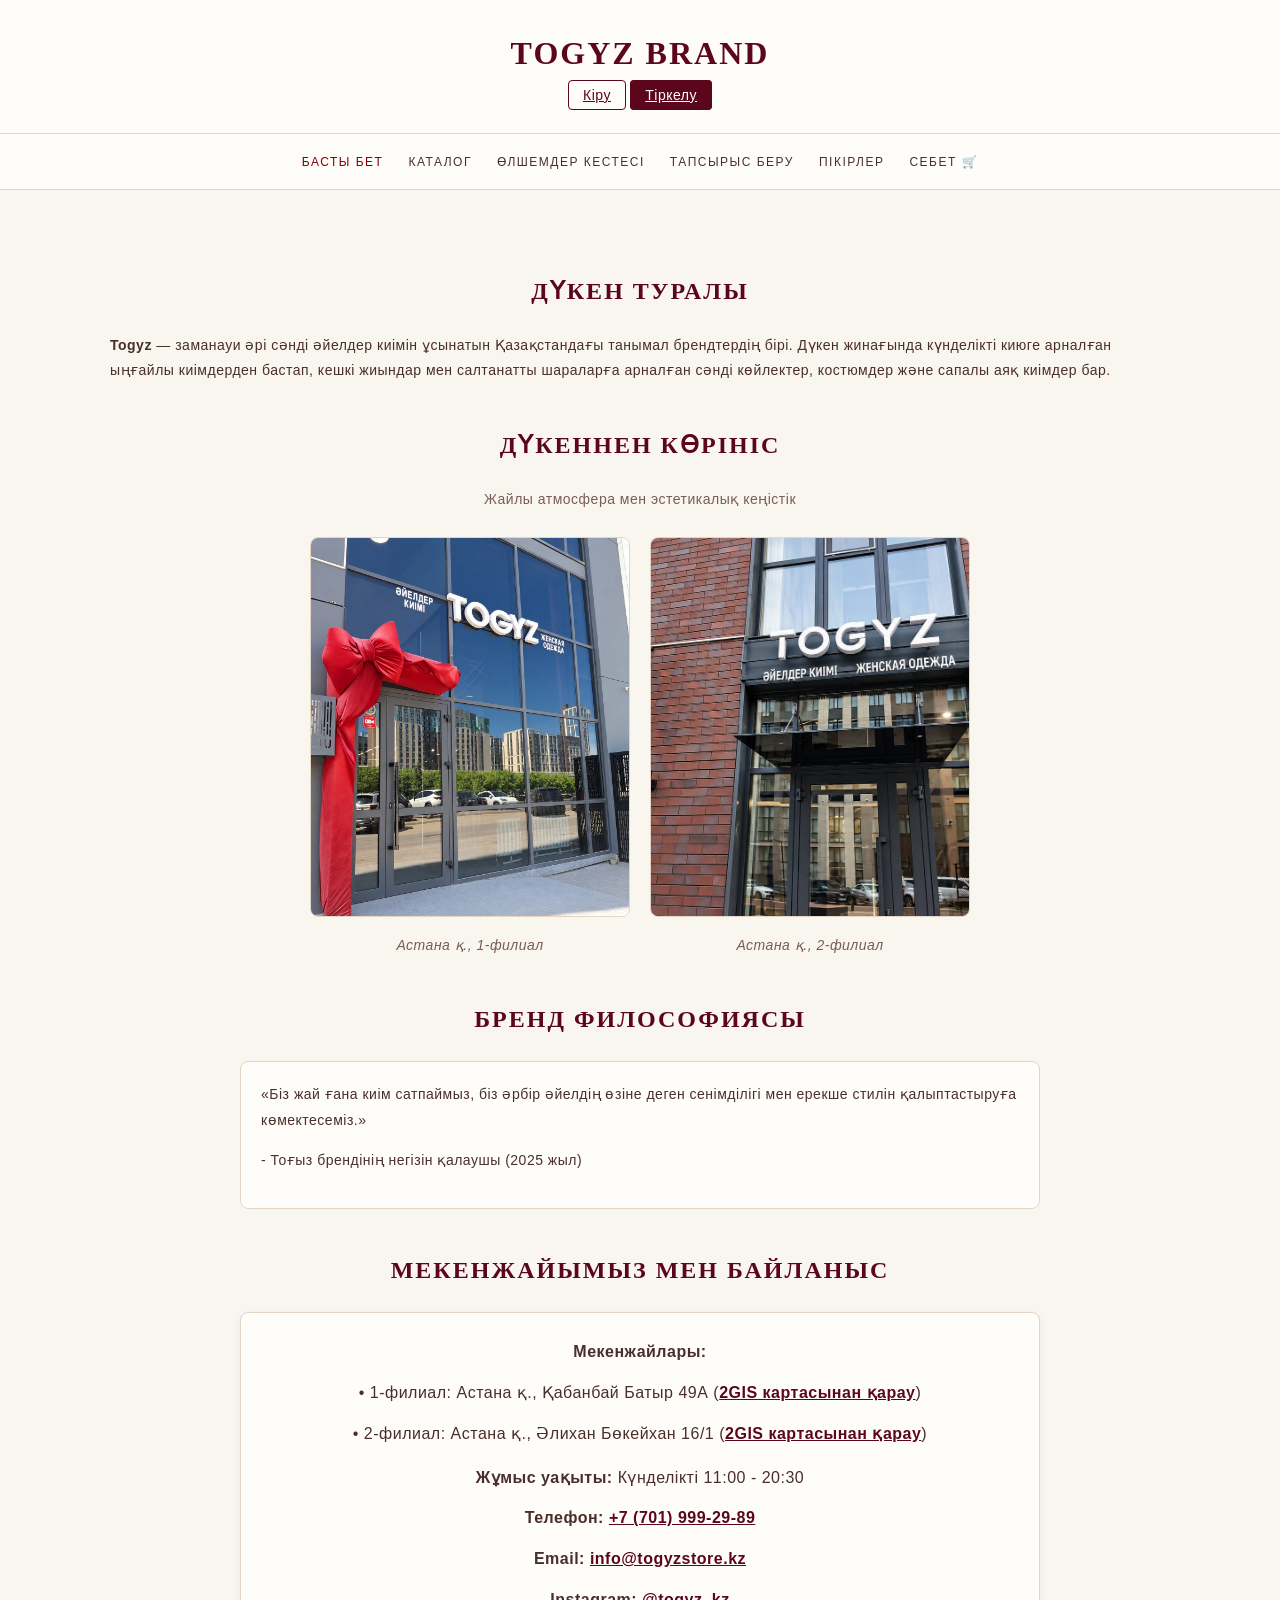
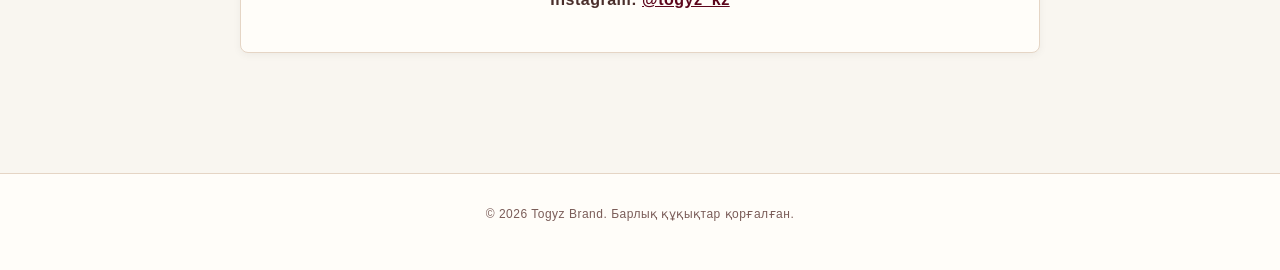
==== commit f863dffd: "Fix layout" ====
--- a/index.html
+++ b/index.html
@@ -14,8 +14,8 @@
 <h1><a href="index.html">TOGYZ BRAND</a></h1>
 </div>
 <div class="user-actions">
-<button onclick="openModal('login-modal')" class="auth-btn">Кіру</button>
-<button onclick="openModal('signup-modal')" class="auth-btn signup-btn">Тіркелу</button>
+  <a href="#login-modal" class="auth-btn">Кіру</a>
+  <a href="#signup-modal" class="auth-btn signup-btn">Тіркелу</a>
 </div>
 </div>
 </header>
@@ -55,18 +55,72 @@
 <p class="review-author">- Тоғыз брендінің негізін қалаушы <span>(2025 жыл)</span></p>
 </div>
 </section>
-<section id="contacts">
-<h2>Мекенжайымыз мен Байланыс</h2>
-<div class="review-card text-center">
-<p><strong>Мекенжайлары:</strong> Астана қ., Қабанбай Батыр 49А / Әлихан Бөкейхан 16/1</p>
-<p><strong>Жұмыс уақыты:</strong> Күнделікті 11:00 - 20:30</p>
-<p><strong>Телефон:</strong> <a href="tel:+77074634110" class="contact-link">+7 (707) 463-41-10</a></p>
-<p><strong>Email:</strong> <a href="mailto:info@togyzstore.kz" class="contact-link">info@togyzstore.kz</a></p>
-</div>
+<section class="contact-section">
+  <h2>МЕКЕНЖАЙЫМЫЗ МЕН БАЙЛАНЫС</h2>
+  <div class="contact-card">
+    <p><strong>Мекенжайлары:</strong></p>
+    <p>
+      • 1-филиал: Астана қ., Қабанбай Батыр 49А 
+      (<a href="https://2gis.kz/astana/geo/70000001114635110" target="_blank" rel="noopener noreferrer">2GIS картасынан қарау</a>)
+    </p>
+    <p>
+      • 2-филиал: Астана қ., Әлихан Бөкейхан 16/1 
+      (<a href="https://2gis.kz/astana/geo/70000001113373579" target="_blank" rel="noopener noreferrer">2GIS картасынан қарау</a>)
+    </p>
+    
+    <p style="margin-top: 15px;"><strong>Жұмыс уақыты:</strong> Күнделікті 11:00 - 20:30</p>
+    
+    <p><strong>Телефон:</strong> <a href="tel:+77019992989">+7 (701) 999-29-89</a></p>
+    
+    <p><strong>Email:</strong> <a href="mailto:info@togyzstore.kz">info@togyzstore.kz</a></p>
+    
+    <p>
+      <strong>Instagram:</strong> 
+      <a href="https://www.instagram.com/togyz_kz?stkn=aGNscjdhZm5xNGxv" target="_blank" rel="noopener noreferrer">@togyz_kz</a>
+    </p>
+  </div>
 </section>
 </main>
 <footer>
 <p>&copy; 2026 Togyz Brand. Барлық құқықтар қорғалған.</p>
 </footer>
+<div id="login-modal" class="modal-overlay">
+  <div class="modal-content">
+    <a href="#" class="close-btn">&times;</a>
+    <h3>Жүйеге кіру</h3>
+    <form class="auth-form">
+      <div class="form-group">
+        <label for="login-email">Email:</label>
+        <input type="email" id="login-email" required>
+      </div>
+      <div class="form-group">
+        <label for="login-pass">Құпия сөз:</label>
+        <input type="password" id="login-pass" required>
+      </div>
+      <button type="submit" class="submit-btn">Кіру</button>
+    </form>
+  </div>
+</div>
+<div id="signup-modal" class="modal-overlay">
+  <div class="modal-content">
+    <a href="#" class="close-btn">&times;</a>
+    <h3>Тіркелу</h3>
+    <form class="auth-form">
+      <div class="form-group">
+        <label for="reg-name">Аты-жөні:</label>
+        <input type="text" id="reg-name" required>
+      </div>
+      <div class="form-group">
+        <label for="reg-email">Email:</label>
+        <input type="email" id="reg-email" required>
+      </div>
+      <div class="form-group">
+        <label for="reg-pass">Құпия сөз:</label>
+        <input type="password" id="reg-pass" required>
+      </div>
+      <button type="submit" class="submit-btn">Тіркелу</button>
+    </form>
+  </div>
+</div>
 </body>
 </html>
--- a/css/base.css
+++ b/css/base.css
@@ -106,4 +106,112 @@
     margin-top: 60px;
     font-size: 12px;
     color: #7A5C58;
+}
+
+
+
+.modal-overlay {
+    position: fixed;
+    top: 0;
+    left: 0;
+    width: 100%;
+    height: 100%;
+    background-color: rgba(0, 0, 0, 0.6); 
+    display: none; 
+    justify-content: center;
+    align-items: center;
+    z-index: 1000;
+}
+
+
+.modal-overlay:target {
+    display: flex; 
+}
+
+
+.modal-content {
+    background-color: #FFFDF9;
+    padding: 30px;
+    border-radius: 8px;
+    width: 100%;
+    max-width: 400px;
+    position: relative;
+    box-shadow: 0 4px 15px rgba(0, 0, 0, 0.2);
+    border: 1px solid #E5D5C5;
+}
+
+.close-btn {
+    position: absolute;
+    top: 10px;
+    right: 15px;
+    font-size: 24px;
+    color: #5C061C;
+    text-decoration: none;
+    font-weight: bold;
+}
+
+
+.auth-form .form-group {
+    margin-bottom: 15px;
+}
+
+.auth-form label {
+    display: block;
+    margin-bottom: 5px;
+    color: #5C061C;
+    font-weight: 600;
+}
+
+.auth-form input {
+    width: 100%;
+    padding: 8px 10px;
+    border: 1px solid #E5D5C5;
+    border-radius: 4px;
+}
+
+.submit-btn {
+    width: 100%;
+    background-color: #5C061C;
+    color: white;
+    border: none;
+    padding: 10px;
+    border-radius: 6px;
+    cursor: pointer;
+    font-weight: bold;
+    margin-top: 10px;
+}
+
+.submit-btn:hover {
+    background-color: #8B0000;
+}
+
+.product-card {
+    transition: transform 0.3s ease, box-shadow 0.3s ease; 
+}
+
+.product-card:hover {
+    transform: translateY(-8px); 
+    box-shadow: 0 8px 20px rgba(0, 0, 0, 0.12); 
+}
+
+
+.product-card img {
+    transition: transform 0.3s ease;
+}
+
+.product-card:hover img {
+    transform: scale(1.03); 
+}
+
+.store-gallery img, 
+section img {
+    transition: transform 0.3s ease, box-shadow 0.3s ease;
+    border-radius: 8px; 
+}
+
+
+.store-gallery img:hover, 
+section img:hover {
+    transform: translateY(-6px) scale(1.02); 
+    box-shadow: 0 10px 20px rgba(0, 0, 0, 0.15); 
 }
--- a/css/gaukhar.css
+++ b/css/gaukhar.css
@@ -117,4 +117,35 @@
 .review-comment {
     color: #444;
     margin-top: 5px;
-}+}
+
+.contact-card {
+    background-color: #FFFDF9;
+    border: 1px solid #E5D5C5;
+    border-radius: 8px;
+    padding: 25px;
+    max-width: 800px;
+    margin: 20px auto;
+    text-align: center; 
+    box-shadow: 0 2px 8px rgba(0, 0, 0, 0.05);
+}
+
+.contact-card p {
+    margin-bottom: 12px;
+    color: #4A2E2B;
+    font-size: 16px;
+}
+
+.contact-card a {
+    color: #5C061C;
+    font-weight: bold;
+    text-decoration: underline;
+}
+
+.contact-card a:hover {
+    color: #8B0000;
+}
+
+.map-links {
+    margin: 10px 0 15px 0;
+}
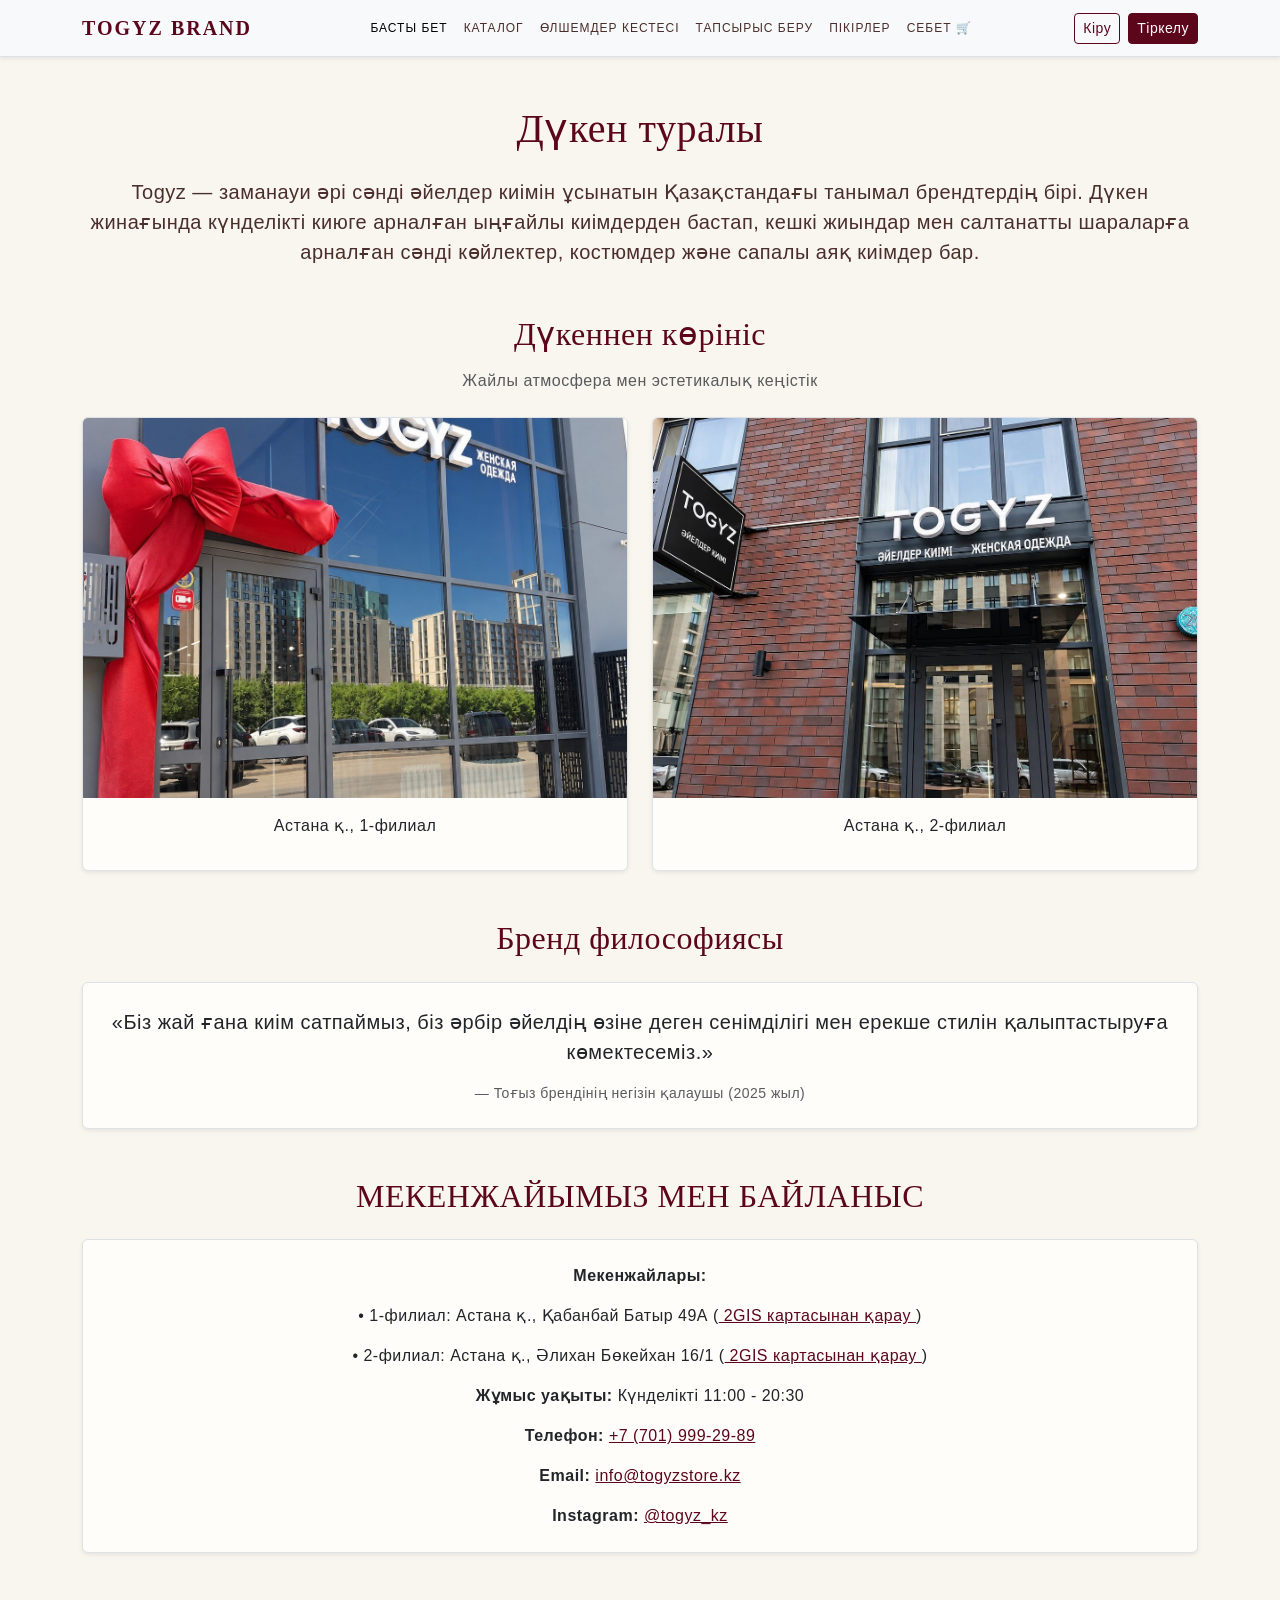
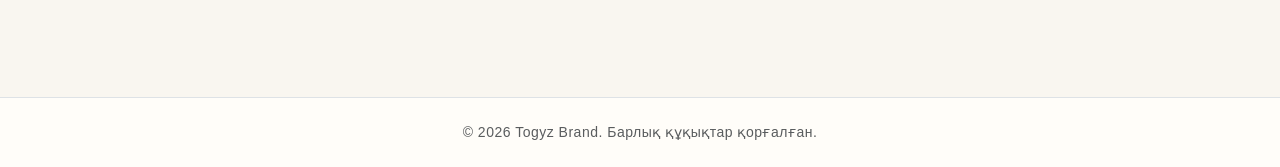
==== commit 016a001f: "Bootstrap" ====
--- a/index.html
+++ b/index.html
@@ -1,126 +1,406 @@
 <!DOCTYPE html>
 <html lang="kk">
+
 <head>
-<meta charset="UTF-8">
-<meta name="viewport" content="width=device-width, initial-scale=1.0">
-<title>TOGYZ BRAND Басты бет</title>
-<link rel="stylesheet" href="css/base.css">
-<link rel="stylesheet" href="css/gaukhar.css">
+    <meta charset="UTF-8">
+    <meta name="viewport" content="width=device-width, initial-scale=1.0">
+
+    <title>TOGYZ BRAND Басты бет</title>
+
+    <!-- Bootstrap 5.3.8 -->
+    <link href="https://cdn.jsdelivr.net/npm/bootstrap@5.3.8/dist/css/bootstrap.min.css"
+          rel="stylesheet">
+
+    <!-- Custom CSS: Bootstrap-тан кейін қосылады -->
+    <link rel="stylesheet" href="css/base.css">
+    <link rel="stylesheet" href="css/gaukhar.css">
 </head>
+
 <body>
-<header class="main-header">
-<div class="header-top-bar">
-<div class="brand-header">
-<h1><a href="index.html">TOGYZ BRAND</a></h1>
+
+<!-- Bootstrap Navbar component adapted for TOGYZ BRAND -->
+<nav class="navbar navbar-expand-lg bg-light border-bottom shadow-sm">
+    <div class="container">
+
+        <a class="navbar-brand fw-bold" href="index.html">
+            TOGYZ BRAND
+        </a>
+
+        <!-- Small screens: collapsed navigation -->
+        <button class="navbar-toggler"
+                type="button"
+                data-bs-toggle="collapse"
+                data-bs-target="#mainNavbar"
+                aria-controls="mainNavbar"
+                aria-expanded="false"
+                aria-label="Навигацияны ашу">
+            <span class="navbar-toggler-icon"></span>
+        </button>
+
+        <div class="collapse navbar-collapse" id="mainNavbar">
+
+            <ul class="navbar-nav mx-auto text-center">
+                <li class="nav-item">
+                    <a class="nav-link active"
+                       aria-current="page"
+                       href="index.html">
+                        БАСТЫ БЕТ
+                    </a>
+                </li>
+
+                <li class="nav-item">
+                    <a class="nav-link" href="catalog.html">
+                        КАТАЛОГ
+                    </a>
+                </li>
+
+                <li class="nav-item">
+                    <a class="nav-link" href="size-guide.html">
+                        ӨЛШЕМДЕР КЕСТЕСІ
+                    </a>
+                </li>
+
+                <li class="nav-item">
+                    <a class="nav-link" href="order.html">
+                        ТАПСЫРЫС БЕРУ
+                    </a>
+                </li>
+
+                <li class="nav-item">
+                    <a class="nav-link" href="reviews.html">
+                        ПІКІРЛЕР
+                    </a>
+                </li>
+
+                <li class="nav-item">
+                    <a class="nav-link" href="cart.html">
+                        СЕБЕТ 🛒
+                    </a>
+                </li>
+            </ul>
+
+            <div class="d-flex justify-content-center gap-2 mt-3 mt-lg-0">
+                <a href="#login-modal"
+                   class="btn btn-outline-dark btn-sm">
+                    Кіру
+                </a>
+
+                <a href="#signup-modal"
+                   class="btn btn-dark btn-sm">
+                    Тіркелу
+                </a>
+            </div>
+
+        </div>
+    </div>
+</nav>
+
+
+<main>
+
+    <!-- container:
+         Main content does not need to touch the screen edges,
+         so a responsive fixed-width container is used. -->
+    <div class="container py-5">
+
+
+        <!-- ДҮКЕН ТУРАЛЫ -->
+        <section id="introduction" class="mb-5">
+
+            <h2 class="display-6 text-center mb-4">
+                Дүкен туралы
+            </h2>
+
+            <p class="lead text-center">
+                <strong>Togyz</strong> — заманауи әрі сәнді әйелдер киімін
+                ұсынатын Қазақстандағы танымал брендтердің бірі.
+                Дүкен жинағында күнделікті киюге арналған ыңғайлы
+                киімдерден бастап, кешкі жиындар мен салтанатты
+                шараларға арналған сәнді көйлектер, костюмдер және
+                сапалы аяқ киімдер бар.
+            </p>
+
+        </section>
+
+
+        <!-- ДҮКЕННЕН КӨРІНІС -->
+        <section id="store-view" class="mb-5">
+
+            <h2 class="text-center mb-3">
+                Дүкеннен көрініс
+            </h2>
+
+            <p class="text-center text-body-secondary mb-4">
+                Жайлы атмосфера мен эстетикалық кеңістік
+            </p>
+
+
+            <!-- Bootstrap Grid:
+                 mobile = 1 column
+                 tablet and desktop = 2 columns -->
+            <div class="row g-4 justify-content-center">
+
+                <div class="col-12 col-md-6">
+
+                    <figure class="card h-100 shadow-sm border">
+
+                        <img src="images/togyz.png"
+                             class="card-img-top img-fluid"
+                             alt="Togyz дүкені">
+
+                        <figcaption class="card-body text-center">
+                            <p class="card-text mb-0">
+                                Астана қ., 1-филиал
+                            </p>
+                        </figcaption>
+
+                    </figure>
+
+                </div>
+
+
+                <div class="col-12 col-md-6">
+
+                    <figure class="card h-100 shadow-sm border">
+
+                        <img src="images/togyz16.jpg"
+                             class="card-img-top img-fluid"
+                             alt="Togyz интерьері">
+
+                        <figcaption class="card-body text-center">
+                            <p class="card-text mb-0">
+                                Астана қ., 2-филиал
+                            </p>
+                        </figcaption>
+
+                    </figure>
+
+                </div>
+
+            </div>
+
+        </section>
+
+
+       
+        <section id="reviews-section" class="mb-5">
+
+            <h2 class="text-center mb-4">
+                Бренд философиясы
+            </h2>
+
+            <div class="card shadow-sm border">
+
+                <div class="card-body text-center p-4">
+
+                    <p class="lead mb-3">
+                        «Біз жай ғана киім сатпаймыз, біз әрбір әйелдің
+                        өзіне деген сенімділігі мен ерекше стилін
+                        қалыптастыруға көмектесеміз.»
+                    </p>
+
+                    <p class="text-body-secondary small mb-0">
+                        — Тоғыз брендінің негізін қалаушы
+                        <span>(2025 жыл)</span>
+                    </p>
+
+                </div>
+
+            </div>
+
+        </section>
+
+
+      
+        <section class="contact-section mb-5">
+
+            <h2 class="text-center mb-4">
+                МЕКЕНЖАЙЫМЫЗ МЕН БАЙЛАНЫС
+            </h2>
+
+
+            <div class="card shadow-sm border">
+
+                <div class="card-body text-center p-4">
+
+                    <p class="fw-bold">
+                        Мекенжайлары:
+                    </p>
+
+                    <p>
+                        • 1-филиал: Астана қ., Қабанбай Батыр 49А
+                        (<a href="https://2gis.kz/astana/geo/70000001114635110"
+                            target="_blank"
+                            rel="noopener noreferrer">
+                            2GIS картасынан қарау
+                        </a>)
+                    </p>
+
+                    <p>
+                        • 2-филиал: Астана қ., Әлихан Бөкейхан 16/1
+                        (<a href="https://2gis.kz/astana/geo/70000001113373579"
+                            target="_blank"
+                            rel="noopener noreferrer">
+                            2GIS картасынан қарау
+                        </a>)
+                    </p>
+
+                    
+                    <p class="mt-3">
+                        <strong>Жұмыс уақыты:</strong>
+                        Күнделікті 11:00 - 20:30
+                    </p>
+
+                    <p>
+                        <strong>Телефон:</strong>
+                        <a href="tel:+77019992989">
+                            +7 (701) 999-29-89
+                        </a>
+                    </p>
+
+                    <p>
+                        <strong>Email:</strong>
+                        <a href="mailto:info@togyzstore.kz">
+                            info@togyzstore.kz
+                        </a>
+                    </p>
+
+                    <p class="mb-0">
+                        <strong>Instagram:</strong>
+
+                        <a href="https://www.instagram.com/togyz_kz?stkn=aGNscjdhZm5xNGxv"
+                           target="_blank"
+                           rel="noopener noreferrer">
+                            @togyz_kz
+                        </a>
+                    </p>
+
+                </div>
+
+            </div>
+
+        </section>
+
+    </div>
+
+</main>
+
+
+
+<footer class="container-fluid border-top text-center py-4 mt-5">
+
+    <p class="small text-body-secondary mb-0">
+        &copy; 2026 Togyz Brand. Барлық құқықтар қорғалған.
+    </p>
+
+</footer>
+
+
+
+<div id="login-modal" class="modal-overlay">
+
+    <div class="modal-content">
+
+        <a href="#" class="close-btn">&times;</a>
+
+        <h3>Жүйеге кіру</h3>
+
+        <form class="auth-form">
+
+            <div class="form-group">
+                <label for="login-email">Email:</label>
+
+                <input type="email"
+                       id="login-email"
+                       required>
+            </div>
+
+
+            <div class="form-group">
+                <label for="login-pass">Құпия сөз:</label>
+
+                <input type="password"
+                       id="login-pass"
+                       required>
+            </div>
+
+
+            <button type="submit"
+                    class="btn btn-dark w-100 mt-2">
+                Кіру
+            </button>
+
+        </form>
+
+    </div>
+
 </div>
-<div class="user-actions">
-  <a href="#login-modal" class="auth-btn">Кіру</a>
-  <a href="#signup-modal" class="auth-btn signup-btn">Тіркелу</a>
+
+
+
+<div id="signup-modal" class="modal-overlay">
+
+    <div class="modal-content">
+
+        <a href="#" class="close-btn">&times;</a>
+
+        <h3>Тіркелу</h3>
+
+        <form class="auth-form">
+
+            <div class="form-group">
+
+                <label for="reg-name">
+                    Аты-жөні:
+                </label>
+
+                <input type="text"
+                       id="reg-name"
+                       required>
+
+            </div>
+
+
+            <div class="form-group">
+
+                <label for="reg-email">
+                    Email:
+                </label>
+
+                <input type="email"
+                       id="reg-email"
+                       required>
+
+            </div>
+
+
+            <div class="form-group">
+
+                <label for="reg-pass">
+                    Құпия сөз:
+                </label>
+
+                <input type="password"
+                       id="reg-pass"
+                       required>
+
+            </div>
+
+
+            <button type="submit"
+                    class="btn btn-dark w-100 mt-2">
+                Тіркелу
+            </button>
+
+        </form>
+
+    </div>
+
 </div>
-</div>
-</header>
-<nav>
-<ul class="nav-list">
-<li><a href="index.html" class="active">БАСТЫ БЕТ</a></li>
-<li><a href="catalog.html">КАТАЛОГ</a></li>
-<li><a href="size-guide.html">ӨЛШЕМДЕР КЕСТЕСІ</a></li>
-<li><a href="order.html">ТАПСЫРЫС БЕРУ</a></li>
-<li><a href="reviews.html">ПІКІРЛЕР</a></li>
-<li><a href="cart.html">СЕБЕТ 🛒</a></li>
-</ul>
-</nav>
-<main>
-<section id="introduction">
-<h2>Дүкен туралы</h2>
-<p><strong>Togyz</strong> — заманауи әрі сәнді әйелдер киімін ұсынатын Қазақстандағы танымал брендтердің бірі. Дүкен жинағында күнделікті киюге арналған ыңғайлы киімдерден бастап, кешкі жиындар мен салтанатты шараларға арналған сәнді көйлектер, костюмдер және сапалы аяқ киімдер бар.</p>
-</section>
-<section id="store-view">
-<h2>Дүкеннен көрініс</h2>
-<p class="store-subtitle">Жайлы атмосфера мен эстетикалық кеңістік</p>
-<div class="photo-gallery">
-<figure class="gallery-item">
-<img src="images/togyz.png" alt="Togyz дүкені">
-<figcaption>Астана қ., 1-филиал</figcaption>
-</figure>
-<figure class="gallery-item">
-<img src="images/togyz16.jpg" alt="Togyz интерьері">
-<figcaption>Астана қ., 2-филиал</figcaption>
-</figure>
-</div>
-</section>
-<section id="reviews-section">
-<h2>Бренд философиясы</h2>
-<div class="review-card">
-<p class="review-text">«Біз жай ғана киім сатпаймыз, біз әрбір әйелдің өзіне деген сенімділігі мен ерекше стилін қалыптастыруға көмектесеміз.»</p>
-<p class="review-author">- Тоғыз брендінің негізін қалаушы <span>(2025 жыл)</span></p>
-</div>
-</section>
-<section class="contact-section">
-  <h2>МЕКЕНЖАЙЫМЫЗ МЕН БАЙЛАНЫС</h2>
-  <div class="contact-card">
-    <p><strong>Мекенжайлары:</strong></p>
-    <p>
-      • 1-филиал: Астана қ., Қабанбай Батыр 49А 
-      (<a href="https://2gis.kz/astana/geo/70000001114635110" target="_blank" rel="noopener noreferrer">2GIS картасынан қарау</a>)
-    </p>
-    <p>
-      • 2-филиал: Астана қ., Әлихан Бөкейхан 16/1 
-      (<a href="https://2gis.kz/astana/geo/70000001113373579" target="_blank" rel="noopener noreferrer">2GIS картасынан қарау</a>)
-    </p>
-    
-    <p style="margin-top: 15px;"><strong>Жұмыс уақыты:</strong> Күнделікті 11:00 - 20:30</p>
-    
-    <p><strong>Телефон:</strong> <a href="tel:+77019992989">+7 (701) 999-29-89</a></p>
-    
-    <p><strong>Email:</strong> <a href="mailto:info@togyzstore.kz">info@togyzstore.kz</a></p>
-    
-    <p>
-      <strong>Instagram:</strong> 
-      <a href="https://www.instagram.com/togyz_kz?stkn=aGNscjdhZm5xNGxv" target="_blank" rel="noopener noreferrer">@togyz_kz</a>
-    </p>
-  </div>
-</section>
-</main>
-<footer>
-<p>&copy; 2026 Togyz Brand. Барлық құқықтар қорғалған.</p>
-</footer>
-<div id="login-modal" class="modal-overlay">
-  <div class="modal-content">
-    <a href="#" class="close-btn">&times;</a>
-    <h3>Жүйеге кіру</h3>
-    <form class="auth-form">
-      <div class="form-group">
-        <label for="login-email">Email:</label>
-        <input type="email" id="login-email" required>
-      </div>
-      <div class="form-group">
-        <label for="login-pass">Құпия сөз:</label>
-        <input type="password" id="login-pass" required>
-      </div>
-      <button type="submit" class="submit-btn">Кіру</button>
-    </form>
-  </div>
-</div>
-<div id="signup-modal" class="modal-overlay">
-  <div class="modal-content">
-    <a href="#" class="close-btn">&times;</a>
-    <h3>Тіркелу</h3>
-    <form class="auth-form">
-      <div class="form-group">
-        <label for="reg-name">Аты-жөні:</label>
-        <input type="text" id="reg-name" required>
-      </div>
-      <div class="form-group">
-        <label for="reg-email">Email:</label>
-        <input type="email" id="reg-email" required>
-      </div>
-      <div class="form-group">
-        <label for="reg-pass">Құпия сөз:</label>
-        <input type="password" id="reg-pass" required>
-      </div>
-      <button type="submit" class="submit-btn">Тіркелу</button>
-    </form>
-  </div>
-</div>
+
+
+
+<script src="https://cdn.jsdelivr.net/npm/bootstrap@5.3.8/dist/js/bootstrap.bundle.min.js"></script>
+
 </body>
 </html>
--- a/css/gaukhar.css
+++ b/css/gaukhar.css
@@ -1,151 +1,24 @@
 
 
-.store-subtitle {
-    text-align: center;
-    color: #7A5C58;
-    margin-bottom: 25px;
+#store-view .card-img-top {
+    height: 380px;
+    object-fit: cover;
 }
 
-.photo-gallery {
-    display: flex;
-    justify-content: center;
-    gap: 20px;
-    flex-wrap: wrap;
+#store-view img {
+    transition: transform 0.3s ease;
 }
 
-.gallery-item {
-    text-align: center;
+#store-view img:hover {
+    transform: scale(1.02);
 }
 
-.gallery-item img {
-    width: 320px;
-    height: 380px;
-    object-fit: cover;
-    border-radius: 8px;
-    border: 1px solid #E5D5C5;
-}
-
-.gallery-item figcaption {
-    margin-top: 8px;
-    color: #7A5C58;
-    font-style: italic;
-}
-
-.review-card {
-    background-color: #FFFDF9;
-    border: 1px solid #E5D5C5;
-    border-radius: 8px;
-    padding: 20px;
-    margin: 20px auto;
-    max-width: 800px;
-}
-
-.text-center {
-    text-align: center;
-}
-
-.contact-link {
-    color: #5C061C;
-    font-weight: bold;
-    text-decoration: none;
-}
-
-
-.form-section {
-    background-color: #FFFDF9;
-    border: 1px solid #E5D5C5;
-    border-radius: 12px;
-    padding: 25px;
-    margin-bottom: 40px;
-}
-
-.custom-form {
-    display: flex;
-    flex-direction: column;
-    gap: 15px;
-}
-
-.form-group label {
-    color: #5C061C;
-    font-weight: 600;
-    display: block;
-    margin-bottom: 5px;
-}
-
-.custom-form input[type="text"],
-.custom-form input[type="tel"],
-.custom-form textarea {
-    width: 100%;
-    padding: 10px;
-    border: 1px solid #E5D5C5;
-    border-radius: 6px;
-    font-family: inherit;
-}
-
-.custom-form textarea {
-    height: 100px;
-}
-
-.submit-btn {
-    padding: 12px;
-    background-color: #5C061C;
-    color: #fff;
-    border: none;
-    border-radius: 6px;
-    font-weight: bold;
-    cursor: pointer;
-}
-
-.reviews-list {
-    display: flex;
-    flex-direction: column;
-    gap: 15px;
-}
-
-.review-box {
-    background: #FFFDF9;
-    border: 1px solid #E5D5C5;
-    padding: 20px;
-    border-radius: 8px;
-}
-
-.review-name {
-    font-weight: bold;
+.contact-section a {
     color: #5C061C;
 }
 
-.review-comment {
-    color: #444;
-    margin-top: 5px;
-}
-
-.contact-card {
-    background-color: #FFFDF9;
-    border: 1px solid #E5D5C5;
-    border-radius: 8px;
-    padding: 25px;
-    max-width: 800px;
-    margin: 20px auto;
-    text-align: center; 
-    box-shadow: 0 2px 8px rgba(0, 0, 0, 0.05);
-}
-
-.contact-card p {
-    margin-bottom: 12px;
-    color: #4A2E2B;
-    font-size: 16px;
-}
-
-.contact-card a {
-    color: #5C061C;
-    font-weight: bold;
-    text-decoration: underline;
-}
-
-.contact-card a:hover {
-    color: #8B0000;
-}
-
-.map-links {
-    margin: 10px 0 15px 0;
-}
+.form-control:focus,
+.form-select:focus {
+    border-color: #5C061C;
+    box-shadow: 0 0 0 0.15rem rgba(92, 6, 28, 0.15);
+}
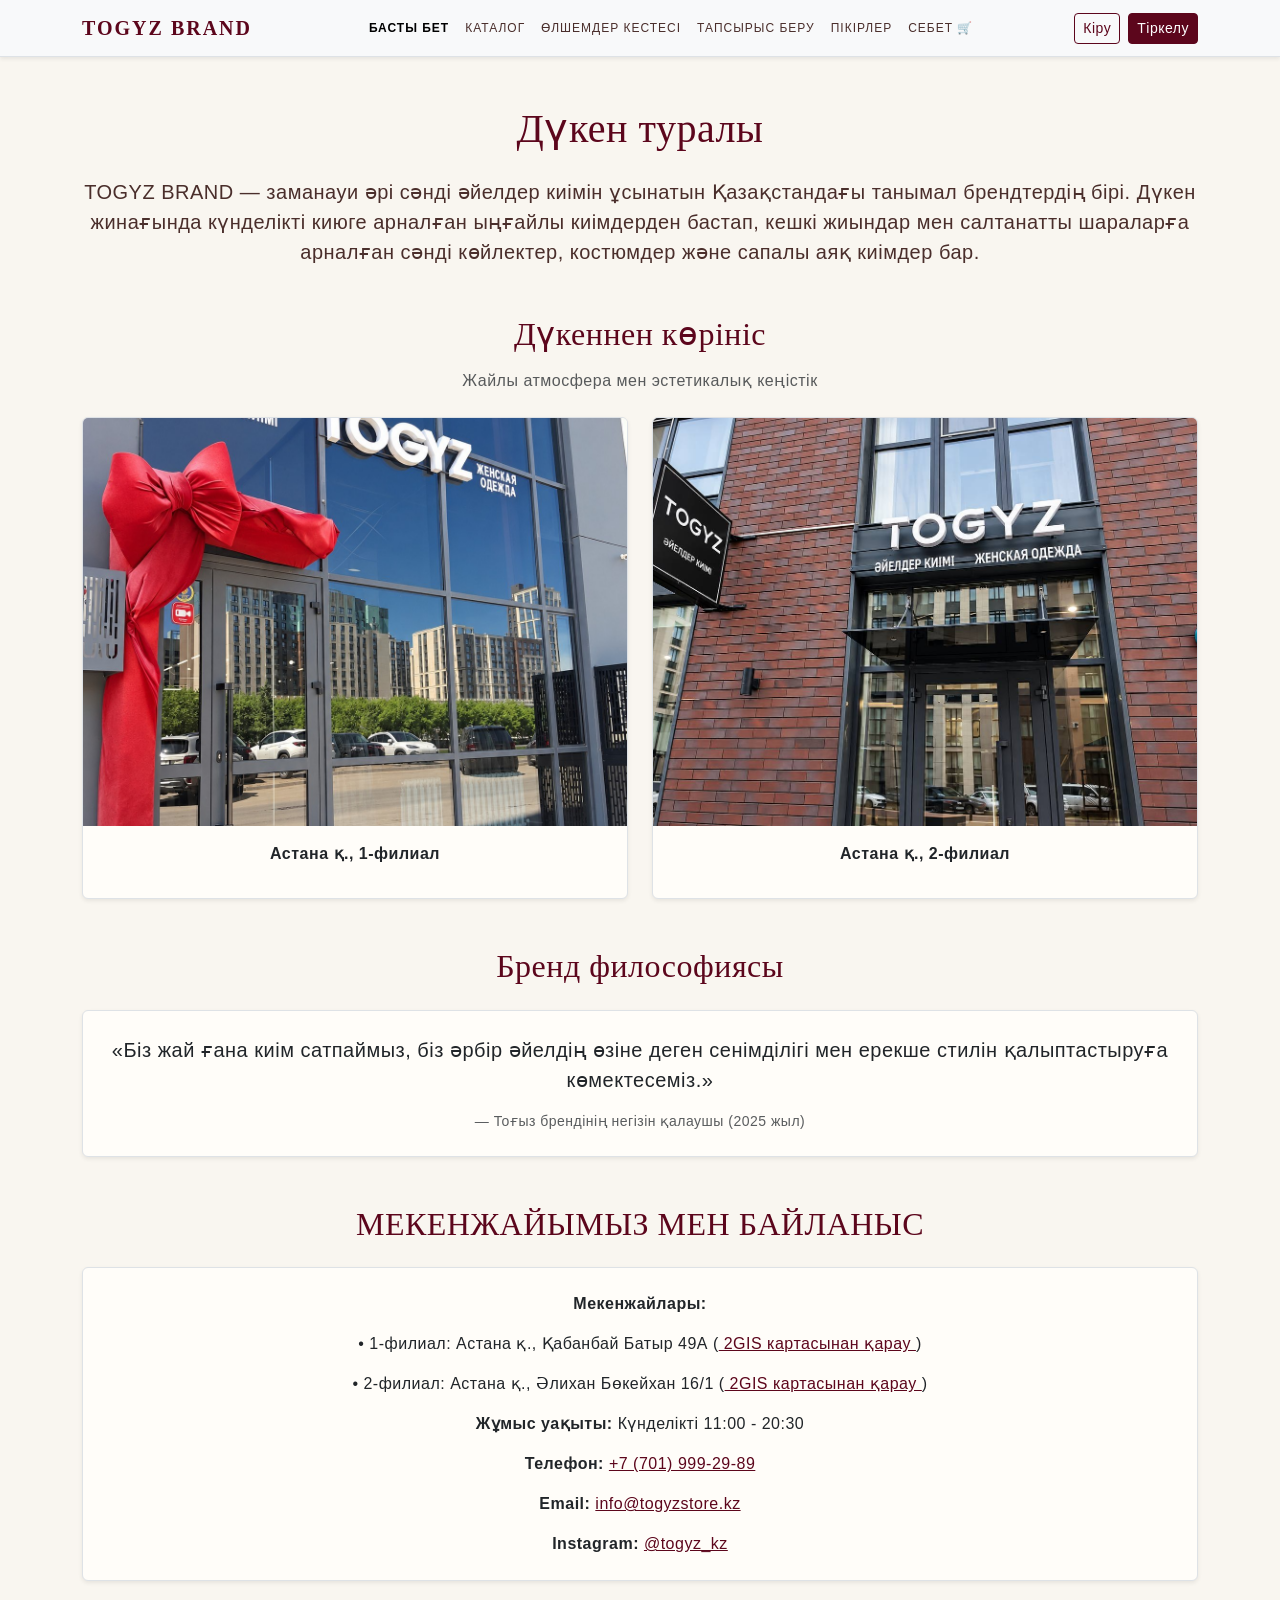
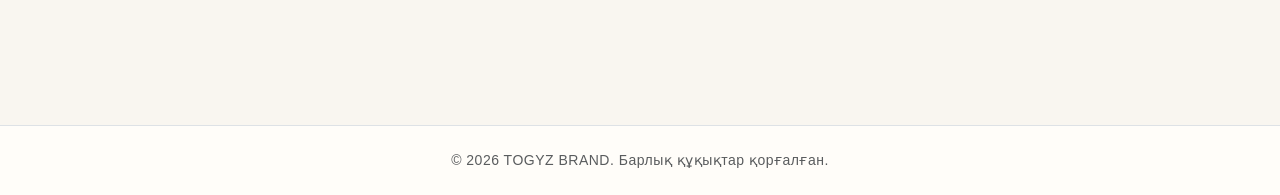
==== commit a6d85d94: "midterm project" ====
--- a/index.html
+++ b/index.html
@@ -5,28 +5,27 @@
     <meta charset="UTF-8">
     <meta name="viewport" content="width=device-width, initial-scale=1.0">
 
-    <title>TOGYZ BRAND Басты бет</title>
-
-    <!-- Bootstrap 5.3.8 -->
-    <link href="https://cdn.jsdelivr.net/npm/bootstrap@5.3.8/dist/css/bootstrap.min.css"
-          rel="stylesheet">
-
-    <!-- Custom CSS: Bootstrap-тан кейін қосылады -->
+    <title>TOGYZ BRAND — Басты бет</title>
+
+    <!-- Bootstrap 5.3.2 CDN -->
+    <link href="https://cdn.jsdelivr.net/npm/bootstrap@5.3.2/dist/css/bootstrap.min.css" rel="stylesheet">
+
+    <!-- Custom CSS -->
     <link rel="stylesheet" href="css/base.css">
-    <link rel="stylesheet" href="css/gaukhar.css">
+    <link rel="stylesheet" href="css/dariya.css">
 </head>
 
 <body>
 
-<!-- Bootstrap Navbar component adapted for TOGYZ BRAND -->
+<!-- Bootstrap Navbar Component -->
 <nav class="navbar navbar-expand-lg bg-light border-bottom shadow-sm">
     <div class="container">
 
-        <a class="navbar-brand fw-bold" href="index.html">
+        <a class="navbar-brand fw-bold" href="index.html" style="color: #5C061C;">
             TOGYZ BRAND
         </a>
 
-        <!-- Small screens: collapsed navigation -->
+        <!-- Small screens: collapsed navigation toggle -->
         <button class="navbar-toggler"
                 type="button"
                 data-bs-toggle="collapse"
@@ -41,7 +40,7 @@
 
             <ul class="navbar-nav mx-auto text-center">
                 <li class="nav-item">
-                    <a class="nav-link active"
+                    <a class="nav-link active fw-bold"
                        aria-current="page"
                        href="index.html">
                         БАСТЫ БЕТ
@@ -81,11 +80,13 @@
 
             <div class="d-flex justify-content-center gap-2 mt-3 mt-lg-0">
                 <a href="#login-modal"
+                   id="nav-login-btn"
                    class="btn btn-outline-dark btn-sm">
                     Кіру
                 </a>
 
                 <a href="#signup-modal"
+                   id="nav-signup-btn"
                    class="btn btn-dark btn-sm">
                     Тіркелу
                 </a>
@@ -96,23 +97,20 @@
 </nav>
 
 
-<main>
-
-    <!-- container:
-         Main content does not need to touch the screen edges,
-         so a responsive fixed-width container is used. -->
+<main id="index-main-content">
+
+    <!-- Responsive fixed-width container -->
     <div class="container py-5">
 
-
         <!-- ДҮКЕН ТУРАЛЫ -->
-        <section id="introduction" class="mb-5">
-
-            <h2 class="display-6 text-center mb-4">
+        <section id="introduction-section" class="mb-5">
+
+            <h1 class="display-6 text-center mb-4" style="color: #5C061C;">
                 Дүкен туралы
-            </h2>
+            </h1>
 
             <p class="lead text-center">
-                <strong>Togyz</strong> — заманауи әрі сәнді әйелдер киімін
+                <strong>TOGYZ BRAND</strong> — заманауи әрі сәнді әйелдер киімін
                 ұсынатын Қазақстандағы танымал брендтердің бірі.
                 Дүкен жинағында күнделікті киюге арналған ыңғайлы
                 киімдерден бастап, кешкі жиындар мен салтанатты
@@ -124,7 +122,7 @@
 
 
         <!-- ДҮКЕННЕН КӨРІНІС -->
-        <section id="store-view" class="mb-5">
+        <section id="store-view-section" class="mb-5">
 
             <h2 class="text-center mb-3">
                 Дүкеннен көрініс
@@ -134,56 +132,43 @@
                 Жайлы атмосфера мен эстетикалық кеңістік
             </p>
 
-
-            <!-- Bootstrap Grid:
-                 mobile = 1 column
-                 tablet and desktop = 2 columns -->
-            <div class="row g-4 justify-content-center">
-
-                <div class="col-12 col-md-6">
-
-                    <figure class="card h-100 shadow-sm border">
-
-                        <img src="images/togyz.png"
-                             class="card-img-top img-fluid"
-                             alt="Togyz дүкені">
-
-                        <figcaption class="card-body text-center">
-                            <p class="card-text mb-0">
-                                Астана қ., 1-филиал
-                            </p>
-                        </figcaption>
-
-                    </figure>
-
-                </div>
-
-
-                <div class="col-12 col-md-6">
-
-                    <figure class="card h-100 shadow-sm border">
-
-                        <img src="images/togyz16.jpg"
-                             class="card-img-top img-fluid"
-                             alt="Togyz интерьері">
-
-                        <figcaption class="card-body text-center">
-                            <p class="card-text mb-0">
-                                Астана қ., 2-филиал
-                            </p>
-                        </figcaption>
-
-                    </figure>
-
-                </div>
+            <div class="row g-4 justify-content-center" id="store-images-grid">
+
+         
+<div class="col-12 col-md-6">
+    <figure class="card h-100 shadow-sm border" id="store-branch-1">
+        <div class="ratio ratio-4x3">
+            <img src="images/togyz.png"
+                 class="card-img-top object-fit-cover"
+                 alt="Togyz дүкені 1-филиал">
+        </div>
+        <figcaption class="card-body text-center">
+            <p class="card-text mb-0 fw-bold">Астана қ., 1-филиал</p>
+        </figcaption>
+    </figure>
+</div>
+
+
+<div class="col-12 col-md-6">
+    <figure class="card h-100 shadow-sm border" id="store-branch-2">
+        <div class="ratio ratio-4x3">
+            <img src="images/togyz16.jpg"
+                 class="card-img-top object-fit-cover"
+                 alt="Togyz дүкені 2-филиал">
+        </div>
+        <figcaption class="card-body text-center">
+            <p class="card-text mb-0 fw-bold">Астана қ., 2-филиал</p>
+        </figcaption>
+    </figure>
+</div>
 
             </div>
 
         </section>
 
 
-       
-        <section id="reviews-section" class="mb-5">
+        <!-- БРЕНД ФИЛОСОФИЯСЫ -->
+        <section id="philosophy-section" class="mb-5">
 
             <h2 class="text-center mb-4">
                 Бренд философиясы
@@ -211,13 +196,12 @@
         </section>
 
 
-      
-        <section class="contact-section mb-5">
-
-            <h2 class="text-center mb-4">
+        <!-- МЕКЕНЖАЙЫМЫЗ МЕН БАЙЛАНЫС -->
+        <section id="contact-info-section" class="contact-section mb-5">
+
+            <h2 class="text-center mb-4" style="color: #5C061C;">
                 МЕКЕНЖАЙЫМЫЗ МЕН БАЙЛАНЫС
             </h2>
-
 
             <div class="card shadow-sm border">
 
@@ -231,7 +215,8 @@
                         • 1-филиал: Астана қ., Қабанбай Батыр 49А
                         (<a href="https://2gis.kz/astana/geo/70000001114635110"
                             target="_blank"
-                            rel="noopener noreferrer">
+                            rel="noopener noreferrer"
+                            id="map-link-1">
                             2GIS картасынан қарау
                         </a>)
                     </p>
@@ -240,12 +225,12 @@
                         • 2-филиал: Астана қ., Әлихан Бөкейхан 16/1
                         (<a href="https://2gis.kz/astana/geo/70000001113373579"
                             target="_blank"
-                            rel="noopener noreferrer">
+                            rel="noopener noreferrer"
+                            id="map-link-2">
                             2GIS картасынан қарау
                         </a>)
                     </p>
 
-                    
                     <p class="mt-3">
                         <strong>Жұмыс уақыты:</strong>
                         Күнделікті 11:00 - 20:30
@@ -253,24 +238,24 @@
 
                     <p>
                         <strong>Телефон:</strong>
-                        <a href="tel:+77019992989">
+                        <a href="tel:+77019992989" id="store-phone-link">
                             +7 (701) 999-29-89
                         </a>
                     </p>
 
                     <p>
                         <strong>Email:</strong>
-                        <a href="mailto:info@togyzstore.kz">
+                        <a href="mailto:info@togyzstore.kz" id="store-email-link">
                             info@togyzstore.kz
                         </a>
                     </p>
 
                     <p class="mb-0">
                         <strong>Instagram:</strong>
-
                         <a href="https://www.instagram.com/togyz_kz?stkn=aGNscjdhZm5xNGxv"
                            target="_blank"
-                           rel="noopener noreferrer">
+                           rel="noopener noreferrer"
+                           id="store-instagram-link">
                             @togyz_kz
                         </a>
                     </p>
@@ -286,46 +271,44 @@
 </main>
 
 
-
 <footer class="container-fluid border-top text-center py-4 mt-5">
-
     <p class="small text-body-secondary mb-0">
-        &copy; 2026 Togyz Brand. Барлық құқықтар қорғалған.
+        &copy; 2026 TOGYZ BRAND. Барлық құқықтар қорғалған.
     </p>
-
 </footer>
 
 
-
+<!-- Login Modal -->
 <div id="login-modal" class="modal-overlay">
 
     <div class="modal-content">
 
-        <a href="#" class="close-btn">&times;</a>
+        <a href="#" class="close-btn" id="close-login-btn">&times;</a>
 
         <h3>Жүйеге кіру</h3>
 
-        <form class="auth-form">
-
-            <div class="form-group">
+        <form class="auth-form" id="index-login-form">
+
+            <div class="form-group mb-2">
                 <label for="login-email">Email:</label>
 
                 <input type="email"
                        id="login-email"
-                       required>
-            </div>
-
-
-            <div class="form-group">
+                       class="form-control"
+                       required>
+            </div>
+
+            <div class="form-group mb-2">
                 <label for="login-pass">Құпия сөз:</label>
 
                 <input type="password"
                        id="login-pass"
-                       required>
-            </div>
-
+                       class="form-control"
+                       required>
+            </div>
 
             <button type="submit"
+                    id="index-login-submit"
                     class="btn btn-dark w-100 mt-2">
                 Кіру
             </button>
@@ -337,18 +320,18 @@
 </div>
 
 
-
+<!-- Signup Modal -->
 <div id="signup-modal" class="modal-overlay">
 
     <div class="modal-content">
 
-        <a href="#" class="close-btn">&times;</a>
+        <a href="#" class="close-btn" id="close-signup-btn">&times;</a>
 
         <h3>Тіркелу</h3>
 
-        <form class="auth-form">
-
-            <div class="form-group">
+        <form class="auth-form" id="index-signup-form">
+
+            <div class="form-group mb-2">
 
                 <label for="reg-name">
                     Аты-жөні:
@@ -356,12 +339,12 @@
 
                 <input type="text"
                        id="reg-name"
-                       required>
-
-            </div>
-
-
-            <div class="form-group">
+                       class="form-control"
+                       required>
+
+            </div>
+
+            <div class="form-group mb-2">
 
                 <label for="reg-email">
                     Email:
@@ -369,12 +352,12 @@
 
                 <input type="email"
                        id="reg-email"
-                       required>
-
-            </div>
-
-
-            <div class="form-group">
+                       class="form-control"
+                       required>
+
+            </div>
+
+            <div class="form-group mb-2">
 
                 <label for="reg-pass">
                     Құпия сөз:
@@ -382,12 +365,13 @@
 
                 <input type="password"
                        id="reg-pass"
-                       required>
-
-            </div>
-
+                       class="form-control"
+                       required>
+
+            </div>
 
             <button type="submit"
+                    id="index-signup-submit"
                     class="btn btn-dark w-100 mt-2">
                 Тіркелу
             </button>
@@ -399,8 +383,8 @@
 </div>
 
 
-
-<script src="https://cdn.jsdelivr.net/npm/bootstrap@5.3.8/dist/js/bootstrap.bundle.min.js"></script>
+<!-- Bootstrap 5.3.2 JS Bundle -->
+<script src="https://cdn.jsdelivr.net/npm/bootstrap@5.3.2/dist/js/bootstrap.bundle.min.js"></script>
 
 </body>
 </html>
--- a/css/dariya.css
+++ b/css/dariya.css
@@ -0,0 +1,50 @@
+
+.product-card {
+    transition: transform 0.3s ease, box-shadow 0.3s ease;
+}
+
+.product-card:hover {
+    transform: translateY(-6px);
+    box-shadow: 0 8px 20px rgba(0, 0, 0, 0.12);
+}
+
+.product-card .card-img-top {
+    height: 320px;
+    object-fit: cover;
+}
+
+.price-amount {
+    color: #5C061C;
+}
+
+.form-label {
+    color: #5C061C;
+}
+
+.form-select:focus {
+    border-color: #5C061C;
+    box-shadow: 0 0 0 0.15rem rgba(92, 6, 28, 0.15);
+}
+
+.price-badge {
+    color: #5C061C;
+    font-weight: 600;
+}
+
+.is-hidden {
+  display: none !important;
+}
+
+.is-active {
+  border: 2px solid #5C061C !important;
+  background-color: #F8EFE6 !important;
+}
+
+
+.has-error {
+  border-color: #dc3545 !important;
+}
+
+.has-success {
+  border-color: #198754 !important;
+}
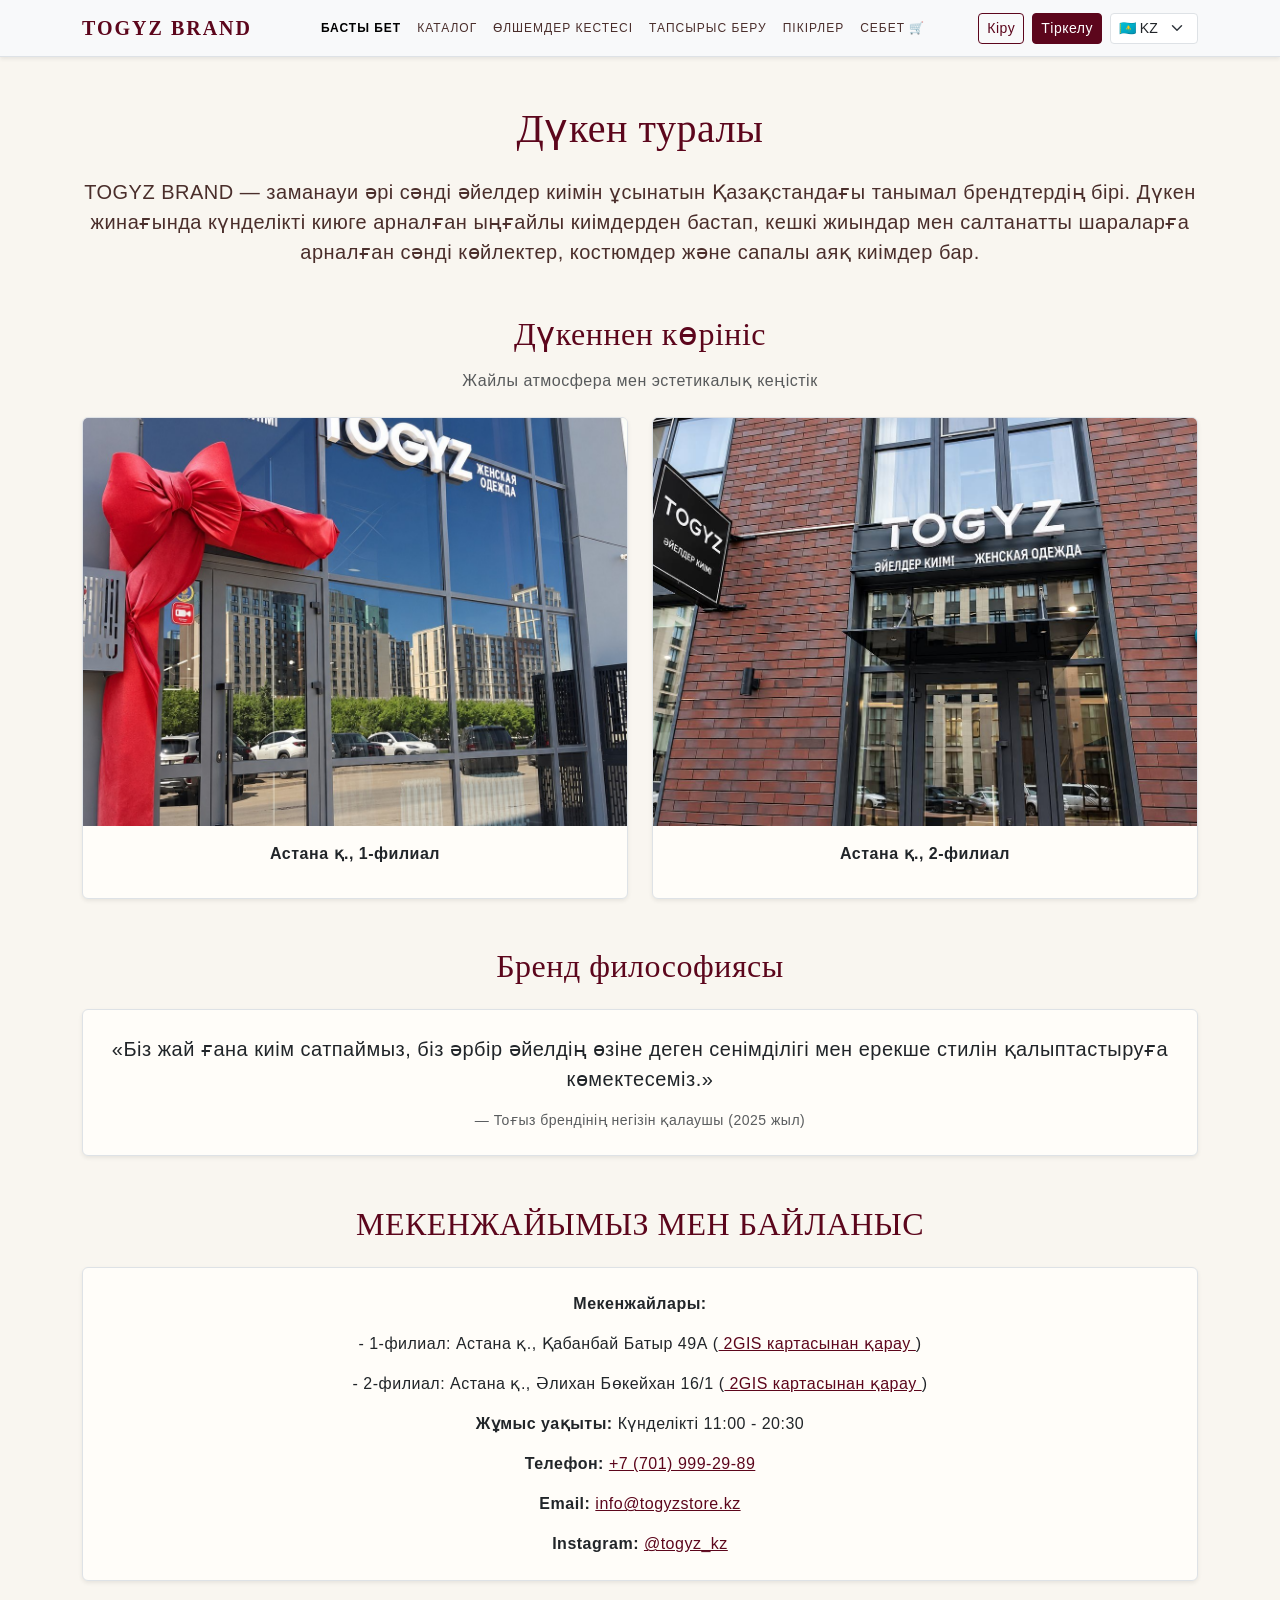
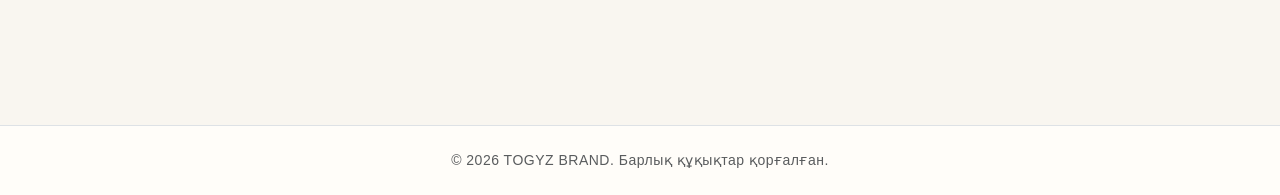
==== commit 0a4afc6f: "JS" ====
--- a/index.html
+++ b/index.html
@@ -4,7 +4,6 @@
 <head>
     <meta charset="UTF-8">
     <meta name="viewport" content="width=device-width, initial-scale=1.0">
-
     <title>TOGYZ BRAND — Басты бет</title>
 
     <!-- Bootstrap 5.3.2 CDN -->
@@ -17,7 +16,7 @@
 
 <body>
 
-<!-- Bootstrap Navbar Component -->
+<!-- Navigation Bar -->
 <nav class="navbar navbar-expand-lg bg-light border-bottom shadow-sm">
     <div class="container">
 
@@ -25,7 +24,6 @@
             TOGYZ BRAND
         </a>
 
-        <!-- Small screens: collapsed navigation toggle -->
         <button class="navbar-toggler"
                 type="button"
                 data-bs-toggle="collapse"
@@ -40,54 +38,43 @@
 
             <ul class="navbar-nav mx-auto text-center">
                 <li class="nav-item">
-                    <a class="nav-link active fw-bold"
-                       aria-current="page"
-                       href="index.html">
+                    <a class="nav-link active fw-bold" aria-current="page" href="index.html" data-i18n="navHome">
                         БАСТЫ БЕТ
                     </a>
                 </li>
-
-                <li class="nav-item">
-                    <a class="nav-link" href="catalog.html">
+                <li class="nav-item">
+                    <a class="nav-link" href="catalog.html" data-i18n="navCatalog">
                         КАТАЛОГ
                     </a>
                 </li>
-
-                <li class="nav-item">
-                    <a class="nav-link" href="size-guide.html">
+                <li class="nav-item">
+                    <a class="nav-link" href="size-guide.html" data-i18n="navSize">
                         ӨЛШЕМДЕР КЕСТЕСІ
                     </a>
                 </li>
-
-                <li class="nav-item">
-                    <a class="nav-link" href="order.html">
+                <li class="nav-item">
+                    <a class="nav-link" href="order.html" data-i18n="navOrder">
                         ТАПСЫРЫС БЕРУ
                     </a>
                 </li>
-
-                <li class="nav-item">
-                    <a class="nav-link" href="reviews.html">
+                <li class="nav-item">
+                    <a class="nav-link" href="reviews.html" data-i18n="navReviews">
                         ПІКІРЛЕР
                     </a>
                 </li>
-
-                <li class="nav-item">
-                    <a class="nav-link" href="cart.html">
+                <li class="nav-item">
+                    <a class="nav-link" href="cart.html" data-i18n="navCart">
                         СЕБЕТ 🛒
                     </a>
                 </li>
             </ul>
 
-            <div class="d-flex justify-content-center gap-2 mt-3 mt-lg-0">
-                <a href="#login-modal"
-                   id="nav-login-btn"
-                   class="btn btn-outline-dark btn-sm">
+            <div class="d-flex justify-content-center gap-2 mt-3 mt-lg-0 align-items-center">
+                <a href="#login-modal" id="nav-login-btn" class="btn btn-outline-dark btn-sm" data-i18n="navLogin">
                     Кіру
                 </a>
 
-                <a href="#signup-modal"
-                   id="nav-signup-btn"
-                   class="btn btn-dark btn-sm">
+                <a href="#signup-modal" id="nav-signup-btn" class="btn btn-dark btn-sm" data-i18n="navRegister">
                     Тіркелу
                 </a>
             </div>
@@ -98,293 +85,178 @@
 
 
 <main id="index-main-content">
-
-    <!-- Responsive fixed-width container -->
     <div class="container py-5">
 
         <!-- ДҮКЕН ТУРАЛЫ -->
         <section id="introduction-section" class="mb-5">
-
-            <h1 class="display-6 text-center mb-4" style="color: #5C061C;">
+            <h1 class="display-6 text-center mb-4" style="color: #5C061C;" data-i18n="aboutTitle">
                 Дүкен туралы
             </h1>
-
-            <p class="lead text-center">
-                <strong>TOGYZ BRAND</strong> — заманауи әрі сәнді әйелдер киімін
-                ұсынатын Қазақстандағы танымал брендтердің бірі.
-                Дүкен жинағында күнделікті киюге арналған ыңғайлы
-                киімдерден бастап, кешкі жиындар мен салтанатты
-                шараларға арналған сәнді көйлектер, костюмдер және
-                сапалы аяқ киімдер бар.
+            <p class="lead text-center" data-i18n="aboutDesc">
+                <strong>TOGYZ BRAND</strong> — заманауи әрі сәнді әйелдер киімін ұсынатын Қазақстандағы танымал брендтердің бірі. Дүкен жинағында күнделікті киюге арналған ыңғайлы киімдерден бастап, кешкі жиындар мен салтанатты шараларға арналған сәнді көйлектер, костюмдер және сапалы аяқ киімдер бар.
             </p>
-
-        </section>
-
+        </section>
 
         <!-- ДҮКЕННЕН КӨРІНІС -->
         <section id="store-view-section" class="mb-5">
-
-            <h2 class="text-center mb-3">
+            <h2 class="text-center mb-3" data-i18n="galleryTitle">
                 Дүкеннен көрініс
             </h2>
-
-            <p class="text-center text-body-secondary mb-4">
+            <p class="text-center text-body-secondary mb-4" data-i18n="gallerySubtitle">
                 Жайлы атмосфера мен эстетикалық кеңістік
             </p>
 
             <div class="row g-4 justify-content-center" id="store-images-grid">
-
-         
-<div class="col-12 col-md-6">
-    <figure class="card h-100 shadow-sm border" id="store-branch-1">
-        <div class="ratio ratio-4x3">
-            <img src="images/togyz.png"
-                 class="card-img-top object-fit-cover"
-                 alt="Togyz дүкені 1-филиал">
-        </div>
-        <figcaption class="card-body text-center">
-            <p class="card-text mb-0 fw-bold">Астана қ., 1-филиал</p>
-        </figcaption>
-    </figure>
-</div>
-
-
-<div class="col-12 col-md-6">
-    <figure class="card h-100 shadow-sm border" id="store-branch-2">
-        <div class="ratio ratio-4x3">
-            <img src="images/togyz16.jpg"
-                 class="card-img-top object-fit-cover"
-                 alt="Togyz дүкені 2-филиал">
-        </div>
-        <figcaption class="card-body text-center">
-            <p class="card-text mb-0 fw-bold">Астана қ., 2-филиал</p>
-        </figcaption>
-    </figure>
-</div>
-
-            </div>
-
-        </section>
-
+                <div class="col-12 col-md-6">
+                    <figure class="card h-100 shadow-sm border" id="store-branch-1">
+                        <div class="ratio ratio-4x3">
+                            <img src="images/togyz.png" class="card-img-top object-fit-cover" alt="Togyz дүкені 1-филиал">
+                        </div>
+                        <figcaption class="card-body text-center">
+                            <p class="card-text mb-0 fw-bold" data-i18n="branch1">Астана қ., 1-филиал</p>
+                        </figcaption>
+                    </figure>
+                </div>
+
+                <div class="col-12 col-md-6">
+                    <figure class="card h-100 shadow-sm border" id="store-branch-2">
+                        <div class="ratio ratio-4x3">
+                            <img src="images/togyz16.jpg" class="card-img-top object-fit-cover" alt="Togyz дүкені 2-филиал">
+                        </div>
+                        <figcaption class="card-body text-center">
+                            <p class="card-text mb-0 fw-bold" data-i18n="branch2">Астана қ., 2-филиал</p>
+                        </figcaption>
+                    </figure>
+                </div>
+            </div>
+        </section>
 
         <!-- БРЕНД ФИЛОСОФИЯСЫ -->
         <section id="philosophy-section" class="mb-5">
-
-            <h2 class="text-center mb-4">
+            <h2 class="text-center mb-4" data-i18n="philosophyTitle">
                 Бренд философиясы
             </h2>
 
             <div class="card shadow-sm border">
-
                 <div class="card-body text-center p-4">
-
-                    <p class="lead mb-3">
-                        «Біз жай ғана киім сатпаймыз, біз әрбір әйелдің
-                        өзіне деген сенімділігі мен ерекше стилін
-                        қалыптастыруға көмектесеміз.»
-                    </p>
-
-                    <p class="text-body-secondary small mb-0">
-                        — Тоғыз брендінің негізін қалаушы
-                        <span>(2025 жыл)</span>
-                    </p>
-
-                </div>
-
-            </div>
-
-        </section>
-
+                    <p class="lead mb-3" data-i18n="philosophyQuote">
+                        «Біз жай ғана киім сатпаймыз, біз әрбір әйелдің өзіне деген сенімділігі мен ерекше стилін қалыптастыруға көмектесеміз.»
+                    </p>
+                    <p class="text-body-secondary small mb-0" data-i18n="philosophyAuthor">
+                        — Тоғыз брендінің негізін қалаушы (2025 жыл)
+                    </p>
+                </div>
+            </div>
+        </section>
 
         <!-- МЕКЕНЖАЙЫМЫЗ МЕН БАЙЛАНЫС -->
         <section id="contact-info-section" class="contact-section mb-5">
-
-            <h2 class="text-center mb-4" style="color: #5C061C;">
+            <h2 class="text-center mb-4" style="color: #5C061C;" data-i18n="contactTitle">
                 МЕКЕНЖАЙЫМЫЗ МЕН БАЙЛАНЫС
             </h2>
 
             <div class="card shadow-sm border">
-
                 <div class="card-body text-center p-4">
-
-                    <p class="fw-bold">
+                    <p class="fw-bold" data-i18n="addressLabel">
                         Мекенжайлары:
                     </p>
 
                     <p>
-                        • 1-филиал: Астана қ., Қабанбай Батыр 49А
-                        (<a href="https://2gis.kz/astana/geo/70000001114635110"
-                            target="_blank"
-                            rel="noopener noreferrer"
-                            id="map-link-1">
+                        - <span data-i18n="branch1">1-филиал: Астана қ., Қабанбай Батыр 49А</span>
+                        (<a href="https://2gis.kz/astana/geo/70000001114635110" target="_blank" rel="noopener noreferrer" id="map-link-1" data-i18n="mapLink">
                             2GIS картасынан қарау
                         </a>)
                     </p>
 
                     <p>
-                        • 2-филиал: Астана қ., Әлихан Бөкейхан 16/1
-                        (<a href="https://2gis.kz/astana/geo/70000001113373579"
-                            target="_blank"
-                            rel="noopener noreferrer"
-                            id="map-link-2">
+                        - <span data-i18n="branch2">2-филиал: Астана қ., Әлихан Бөкейхан 16/1</span>
+                        (<a href="https://2gis.kz/astana/geo/70000001113373579" target="_blank" rel="noopener noreferrer" id="map-link-2" data-i18n="mapLink">
                             2GIS картасынан қарау
                         </a>)
                     </p>
 
-                    <p class="mt-3">
-                        <strong>Жұмыс уақыты:</strong>
-                        Күнделікті 11:00 - 20:30
-                    </p>
-
-                    <p>
-                        <strong>Телефон:</strong>
-                        <a href="tel:+77019992989" id="store-phone-link">
-                            +7 (701) 999-29-89
-                        </a>
+                    <p class="mt-3" data-i18n="workHours">
+                        <strong>Жұмыс уақыты:</strong> Күнделікті 11:00 - 20:30
+                    </p>
+
+                    <p>
+                        <strong data-i18n="phoneLabel">Телефон:</strong>
+                        <a href="tel:+77019992989" id="store-phone-link">+7 (701) 999-29-89</a>
                     </p>
 
                     <p>
                         <strong>Email:</strong>
-                        <a href="mailto:info@togyzstore.kz" id="store-email-link">
-                            info@togyzstore.kz
-                        </a>
+                        <a href="mailto:info@togyzstore.kz" id="store-email-link">info@togyzstore.kz</a>
                     </p>
 
                     <p class="mb-0">
                         <strong>Instagram:</strong>
-                        <a href="https://www.instagram.com/togyz_kz?stkn=aGNscjdhZm5xNGxv"
-                           target="_blank"
-                           rel="noopener noreferrer"
-                           id="store-instagram-link">
-                            @togyz_kz
-                        </a>
-                    </p>
-
-                </div>
-
-            </div>
-
-        </section>
-
-    </div>
-
+                        <a href="https://www.instagram.com/togyz_kz?stkn=aGNscjdhZm5xNGxv" target="_blank" rel="noopener noreferrer" id="store-instagram-link">@togyz_kz</a>
+                    </p>
+                </div>
+            </div>
+        </section>
+
+    </div>
 </main>
 
 
 <footer class="container-fluid border-top text-center py-4 mt-5">
-    <p class="small text-body-secondary mb-0">
+    <p class="small text-body-secondary mb-0" data-i18n="footerText">
         &copy; 2026 TOGYZ BRAND. Барлық құқықтар қорғалған.
     </p>
 </footer>
 
-
-<!-- Login Modal -->
+<!-- Modals -->
 <div id="login-modal" class="modal-overlay">
-
     <div class="modal-content">
-
         <a href="#" class="close-btn" id="close-login-btn">&times;</a>
-
-        <h3>Жүйеге кіру</h3>
-
+        <h3 data-i18n="modalLoginTitle">Жүйеге кіру</h3>
         <form class="auth-form" id="index-login-form">
-
             <div class="form-group mb-2">
                 <label for="login-email">Email:</label>
-
-                <input type="email"
-                       id="login-email"
-                       class="form-control"
-                       required>
-            </div>
-
-            <div class="form-group mb-2">
-                <label for="login-pass">Құпия сөз:</label>
-
-                <input type="password"
-                       id="login-pass"
-                       class="form-control"
-                       required>
-            </div>
-
-            <button type="submit"
-                    id="index-login-submit"
-                    class="btn btn-dark w-100 mt-2">
+                <input type="email" id="login-email" class="form-control" required>
+            </div>
+            <div class="form-group mb-2">
+                <label for="login-pass" data-i18n="labelPass">Құпия сөз:</label>
+                <input type="password" id="login-pass" class="form-control" required>
+            </div>
+            <button type="submit" id="index-login-submit" class="btn btn-dark w-100 mt-2" data-i18n="navLogin">
                 Кіру
             </button>
-
         </form>
-
-    </div>
-
+    </div>
 </div>
 
-
-<!-- Signup Modal -->
 <div id="signup-modal" class="modal-overlay">
-
     <div class="modal-content">
-
         <a href="#" class="close-btn" id="close-signup-btn">&times;</a>
-
-        <h3>Тіркелу</h3>
-
+        <h3 data-i18n="modalSignupTitle">Тіркелу</h3>
         <form class="auth-form" id="index-signup-form">
-
-            <div class="form-group mb-2">
-
-                <label for="reg-name">
-                    Аты-жөні:
-                </label>
-
-                <input type="text"
-                       id="reg-name"
-                       class="form-control"
-                       required>
-
-            </div>
-
-            <div class="form-group mb-2">
-
-                <label for="reg-email">
-                    Email:
-                </label>
-
-                <input type="email"
-                       id="reg-email"
-                       class="form-control"
-                       required>
-
-            </div>
-
-            <div class="form-group mb-2">
-
-                <label for="reg-pass">
-                    Құпия сөз:
-                </label>
-
-                <input type="password"
-                       id="reg-pass"
-                       class="form-control"
-                       required>
-
-            </div>
-
-            <button type="submit"
-                    id="index-signup-submit"
-                    class="btn btn-dark w-100 mt-2">
+            <div class="form-group mb-2">
+                <label for="reg-name" data-i18n="labelName">Аты-жөні:</label>
+                <input type="text" id="reg-name" class="form-control" required>
+            </div>
+            <div class="form-group mb-2">
+                <label for="reg-email">Email:</label>
+                <input type="email" id="reg-email" class="form-control" required>
+            </div>
+            <div class="form-group mb-2">
+                <label for="reg-pass" data-i18n="labelPass">Құпия сөз:</label>
+                <input type="password" id="reg-pass" class="form-control" required>
+            </div>
+            <button type="submit" id="index-signup-submit" class="btn btn-dark w-100 mt-2" data-i18n="navRegister">
                 Тіркелу
             </button>
-
         </form>
-
-    </div>
-
+    </div>
 </div>
 
-
-<!-- Bootstrap 5.3.2 JS Bundle -->
+<!-- Scripts -->
 <script src="https://cdn.jsdelivr.net/npm/bootstrap@5.3.2/dist/js/bootstrap.bundle.min.js"></script>
-
+<script src="js/data.js" defer></script>
+<script src="js/main.js" defer></script>
+<script src="js/auth.js" defer></script>
+<script src="js/home.js" defer></script>
 </body>
 </html>
--- a/css/base.css
+++ b/css/base.css
@@ -0,0 +1,169 @@
+ body {
+    font-family: 'Montserrat', Arial, sans-serif;
+    background-color: #F9F6F0;
+    color: #4A2E2B;
+    letter-spacing: 0.5px;
+}
+
+h1,
+h2,
+h3,
+h4,
+.navbar-brand {
+    font-family: 'Cormorant Garamond', Georgia, serif;
+    color: #5C061C;
+}
+
+.navbar {
+    background-color: #FFFDF9;
+}
+
+.navbar-brand {
+    color: #5C061C;
+    letter-spacing: 2px;
+}
+
+.navbar-brand:hover,
+.navbar-brand:focus {
+    color: #8B0000;
+}
+
+.nav-link {
+    color: #4A2E2B;
+    font-size: 12px;
+    letter-spacing: 1px;
+}
+
+.nav-link:hover,
+.nav-link:focus,
+.nav-link.active {
+    color: #5C061C;
+}
+
+.btn-dark {
+    background-color: #5C061C;
+    border-color: #5C061C;
+}
+
+.btn-dark:hover,
+.btn-dark:focus {
+    background-color: #8B0000;
+    border-color: #8B0000;
+}
+
+.btn-outline-dark {
+    color: #5C061C;
+    border-color: #5C061C;
+}
+
+.btn-outline-dark:hover {
+    background-color: #5C061C;
+    border-color: #5C061C;
+    color: #ffffff;
+}
+
+.card {
+    background-color: #FFFDF9;
+    border-color: #E5D5C5;
+}
+
+footer {
+    background-color: #FFFDF9;
+    color: #7A5C58;
+}
+
+a {
+    color: #5C061C;
+}
+
+a:hover {
+    color: #8B0000;
+}
+
+
+/* =========================================
+   PURE CSS LOGIN / SIGNUP MODALS
+   ========================================= */
+
+.modal-overlay {
+    position: fixed;
+    inset: 0;
+    background-color: rgba(0, 0, 0, 0.6);
+    display: none;
+    justify-content: center;
+    align-items: center;
+    z-index: 1050;
+    padding: 20px;
+}
+
+.modal-overlay:target {
+    display: flex;
+}
+
+.modal-content {
+    background-color: #FFFDF9;
+    width: 100%;
+    max-width: 400px;
+    padding: 30px;
+    border: 1px solid #E5D5C5;
+    border-radius: 8px;
+    position: relative;
+}
+
+.close-btn {
+    position: absolute;
+    top: 10px;
+    right: 15px;
+    color: #5C061C;
+    font-size: 24px;
+    font-weight: bold;
+    text-decoration: none;
+}
+
+.auth-form .form-group {
+    margin-bottom: 15px;
+}
+
+.auth-form label {
+    display: block;
+    margin-bottom: 5px;
+    color: #5C061C;
+    font-weight: 600;
+}
+
+.auth-form input {
+    width: 100%;
+    padding: 8px 10px;
+    border: 1px solid #E5D5C5;
+    border-radius: 4px;
+}
+/* 12 STOREEZ стиліндегі скролл анимациялары */
+.fade-in-element {
+  opacity: 0;
+  transform: translateY(30px);
+  transition: opacity 0.8s cubic-bezier(0.16, 1, 0.3, 1), transform 0.8s cubic-bezier(0.16, 1, 0.3, 1);
+  will-change: opacity, transform;
+}
+
+.fade-in-element.is-visible {
+  opacity: 1;
+  transform: translateY(0);
+}
+
+/* Карточкалардың нәзік қозғалысы */
+.product-card, .card {
+  transition: transform 0.4s ease, box-shadow 0.4s ease !important;
+}
+
+.product-card:hover, .card:hover {
+  transform: translateY(-8px) !important;
+  box-shadow: 0 16px 32px rgba(92, 6, 28, 0.08) !important;
+}
+
+.product-card img, .card img {
+  transition: transform 0.6s cubic-bezier(0.16, 1, 0.3, 1) !important;
+}
+
+.product-card:hover img, .card:hover img {
+  transform: scale(1.03) !important;
+}
--- a/css/dariya.css
+++ b/css/dariya.css
@@ -1,4 +1,4 @@
-
+/* dariya.css */
 .product-card {
     transition: transform 0.3s ease, box-shadow 0.3s ease;
 }
@@ -47,4 +47,33 @@
 
 .has-success {
   border-color: #198754 !important;
+}
+/* 12 STOREEZ манерасындағы анимациялар */
+.fade-in-element {
+  opacity: 0;
+  transform: translateY(25px);
+  transition: opacity 0.8s cubic-bezier(0.16, 1, 0.3, 1), transform 0.8s cubic-bezier(0.16, 1, 0.3, 1);
+  will-change: opacity, transform;
+}
+
+.fade-in-element.is-visible {
+  opacity: 1;
+  transform: translateY(0);
+}
+
+.card, .product-card {
+  transition: transform 0.4s ease, box-shadow 0.4s ease !important;
+}
+
+.card:hover, .product-card:hover {
+  transform: translateY(-6px) !important;
+  box-shadow: 0 12px 24px rgba(0, 0, 0, 0.08) !important;
+}
+
+.card img, .product-card img {
+  transition: transform 0.6s cubic-bezier(0.16, 1, 0.3, 1) !important;
+}
+
+.card:hover img, .product-card:hover img {
+  transform: scale(1.04) !important;
 }
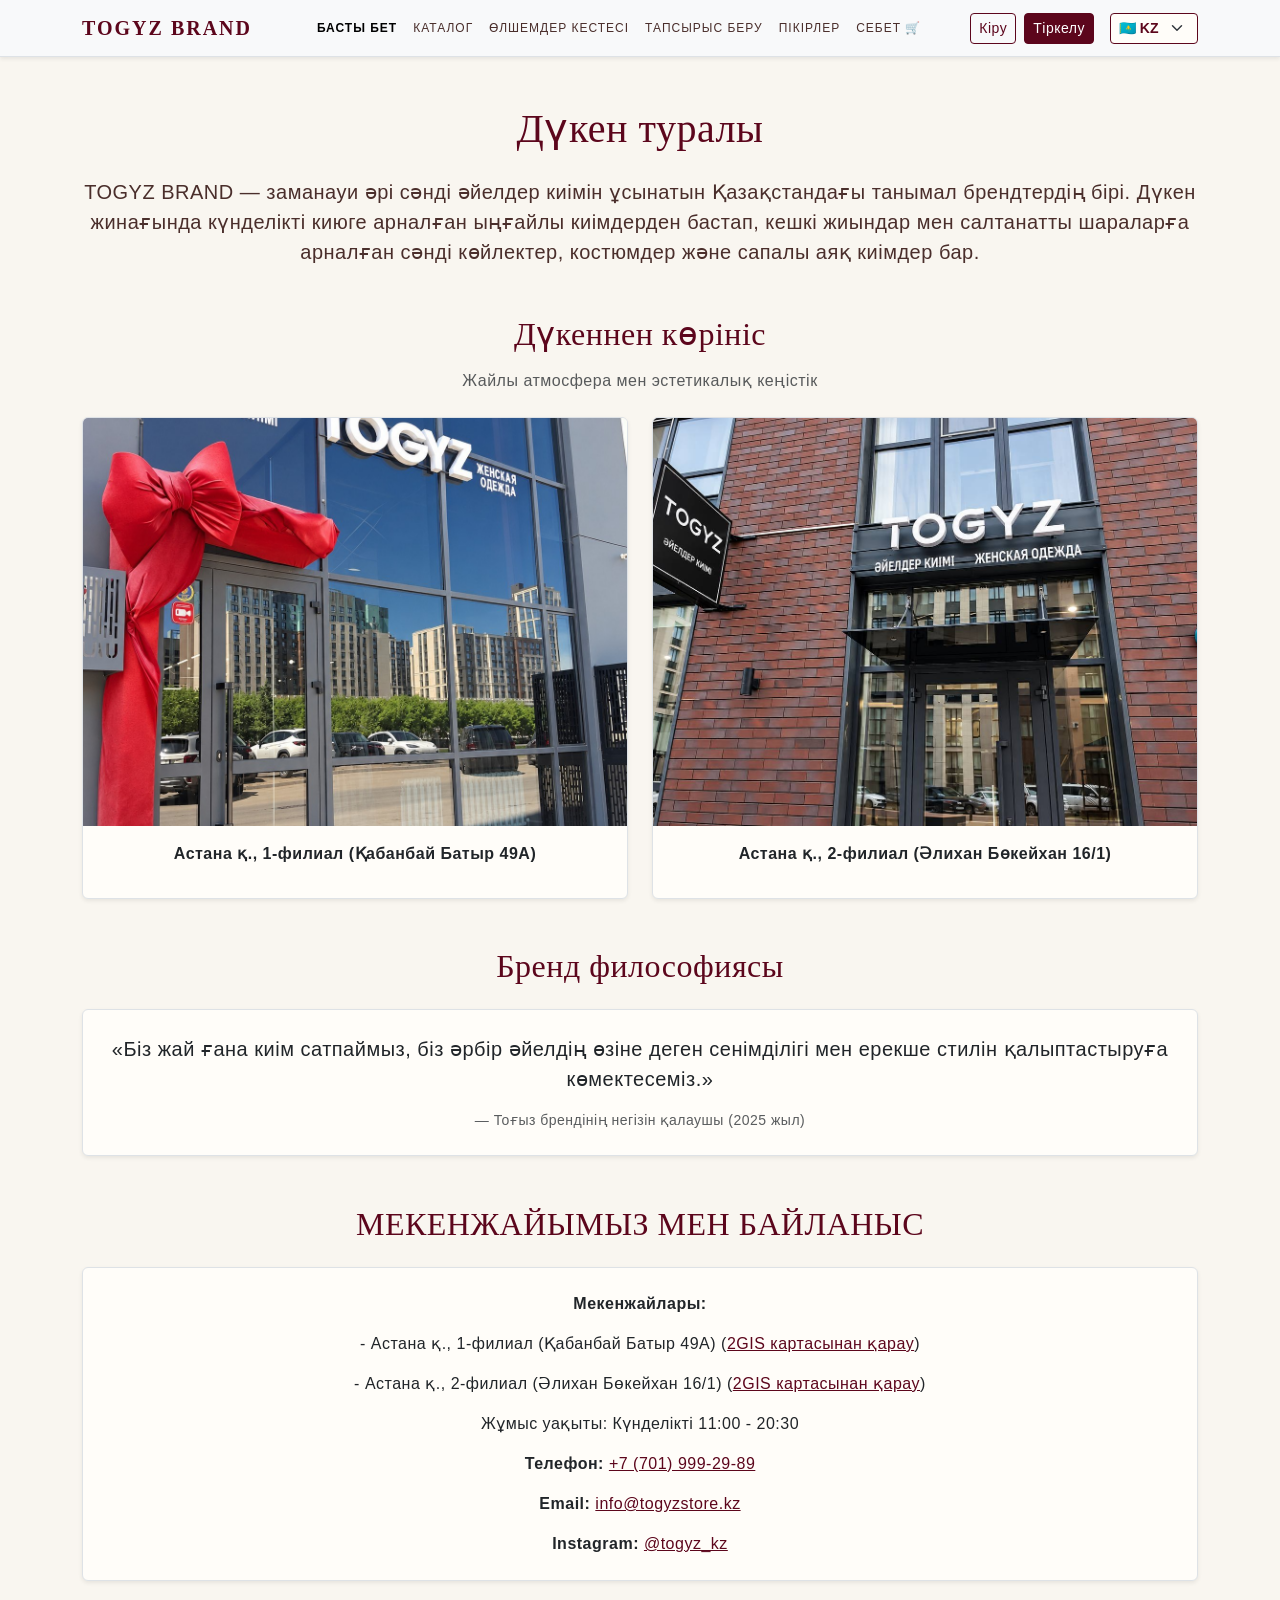
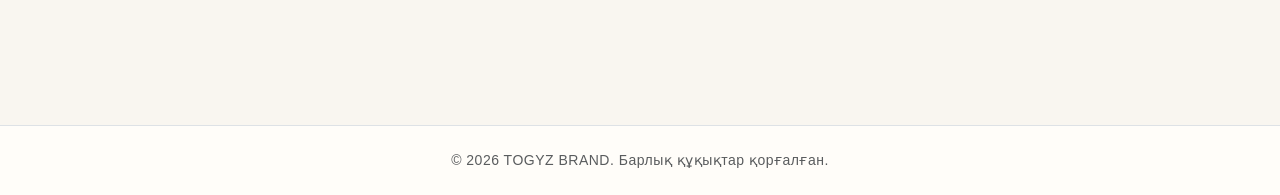
==== commit 72c5359e: "finally assignment 4-5" ====
--- a/index.html
+++ b/index.html
@@ -1,97 +1,45 @@
 <!DOCTYPE html>
 <html lang="kk">
-
 <head>
     <meta charset="UTF-8">
     <meta name="viewport" content="width=device-width, initial-scale=1.0">
     <title>TOGYZ BRAND — Басты бет</title>
-
     <!-- Bootstrap 5.3.2 CDN -->
     <link href="https://cdn.jsdelivr.net/npm/bootstrap@5.3.2/dist/css/bootstrap.min.css" rel="stylesheet">
-
-    <!-- Custom CSS -->
     <link rel="stylesheet" href="css/base.css">
     <link rel="stylesheet" href="css/dariya.css">
 </head>
-
 <body>
 
 <!-- Navigation Bar -->
 <nav class="navbar navbar-expand-lg bg-light border-bottom shadow-sm">
     <div class="container">
-
-        <a class="navbar-brand fw-bold" href="index.html" style="color: #5C061C;">
-            TOGYZ BRAND
-        </a>
-
-        <button class="navbar-toggler"
-                type="button"
-                data-bs-toggle="collapse"
-                data-bs-target="#mainNavbar"
-                aria-controls="mainNavbar"
-                aria-expanded="false"
-                aria-label="Навигацияны ашу">
+        <a class="navbar-brand fw-bold" href="index.html" style="color: #5C061C;">TOGYZ BRAND</a>
+        <button class="navbar-toggler" type="button" data-bs-toggle="collapse" data-bs-target="#mainNavbar">
             <span class="navbar-toggler-icon"></span>
         </button>
-
         <div class="collapse navbar-collapse" id="mainNavbar">
-
             <ul class="navbar-nav mx-auto text-center">
-                <li class="nav-item">
-                    <a class="nav-link active fw-bold" aria-current="page" href="index.html" data-i18n="navHome">
-                        БАСТЫ БЕТ
-                    </a>
-                </li>
-                <li class="nav-item">
-                    <a class="nav-link" href="catalog.html" data-i18n="navCatalog">
-                        КАТАЛОГ
-                    </a>
-                </li>
-                <li class="nav-item">
-                    <a class="nav-link" href="size-guide.html" data-i18n="navSize">
-                        ӨЛШЕМДЕР КЕСТЕСІ
-                    </a>
-                </li>
-                <li class="nav-item">
-                    <a class="nav-link" href="order.html" data-i18n="navOrder">
-                        ТАПСЫРЫС БЕРУ
-                    </a>
-                </li>
-                <li class="nav-item">
-                    <a class="nav-link" href="reviews.html" data-i18n="navReviews">
-                        ПІКІРЛЕР
-                    </a>
-                </li>
-                <li class="nav-item">
-                    <a class="nav-link" href="cart.html" data-i18n="navCart">
-                        СЕБЕТ 🛒
-                    </a>
-                </li>
+                <li class="nav-item"><a class="nav-link active fw-bold" href="index.html" data-i18n="navHome">БАСТЫ БЕТ</a></li>
+                <li class="nav-item"><a class="nav-link" href="catalog.html" data-i18n="navCatalog">КАТАЛОГ</a></li>
+                <li class="nav-item"><a class="nav-link" href="size-guide.html" data-i18n="navSize">ӨЛШЕМДЕР КЕСТЕСІ</a></li>
+                <li class="nav-item"><a class="nav-link" href="order.html" data-i18n="navOrder">ТАПСЫРЫС БЕРУ</a></li>
+                <li class="nav-item"><a class="nav-link" href="reviews.html" data-i18n="navReviews">ПІКІРЛЕР</a></li>
+                <li class="nav-item"><a class="nav-link" href="cart.html" data-i18n="navCart">СЕБЕТ 🛒</a></li>
             </ul>
-
-            <div class="d-flex justify-content-center gap-2 mt-3 mt-lg-0 align-items-center">
-                <a href="#login-modal" id="nav-login-btn" class="btn btn-outline-dark btn-sm" data-i18n="navLogin">
-                    Кіру
-                </a>
-
-                <a href="#signup-modal" id="nav-signup-btn" class="btn btn-dark btn-sm" data-i18n="navRegister">
-                    Тіркелу
-                </a>
+            <div class="auth-buttons-container d-flex justify-content-center gap-2 mt-3 mt-lg-0 align-items-center">
+                <a href="#login-modal" id="nav-login-btn" class="btn btn-outline-dark btn-sm" data-i18n="navLogin">Кіру</a>
+                <a href="#signup-modal" id="nav-signup-btn" class="btn btn-dark btn-sm" data-i18n="navRegister">Тіркелу</a>
             </div>
-
         </div>
     </div>
 </nav>
 
-
 <main id="index-main-content">
     <div class="container py-5">
-
         <!-- ДҮКЕН ТУРАЛЫ -->
         <section id="introduction-section" class="mb-5">
-            <h1 class="display-6 text-center mb-4" style="color: #5C061C;" data-i18n="aboutTitle">
-                Дүкен туралы
-            </h1>
+            <h1 class="display-6 text-center mb-4" style="color: #5C061C;" data-i18n="aboutTitle">Дүкен туралы</h1>
             <p class="lead text-center" data-i18n="aboutDesc">
                 <strong>TOGYZ BRAND</strong> — заманауи әрі сәнді әйелдер киімін ұсынатын Қазақстандағы танымал брендтердің бірі. Дүкен жинағында күнделікті киюге арналған ыңғайлы киімдерден бастап, кешкі жиындар мен салтанатты шараларға арналған сәнді көйлектер, костюмдер және сапалы аяқ киімдер бар.
             </p>
@@ -99,32 +47,27 @@
 
         <!-- ДҮКЕННЕН КӨРІНІС -->
         <section id="store-view-section" class="mb-5">
-            <h2 class="text-center mb-3" data-i18n="galleryTitle">
-                Дүкеннен көрініс
-            </h2>
-            <p class="text-center text-body-secondary mb-4" data-i18n="gallerySubtitle">
-                Жайлы атмосфера мен эстетикалық кеңістік
-            </p>
+            <h2 class="text-center mb-3" data-i18n="galleryTitle">Дүкеннен көрініс</h2>
+            <p class="text-center text-body-secondary mb-4" data-i18n="gallerySubtitle">Жайлы атмосфера мен эстетикалық кеңістік</p>
 
             <div class="row g-4 justify-content-center" id="store-images-grid">
                 <div class="col-12 col-md-6">
-                    <figure class="card h-100 shadow-sm border" id="store-branch-1">
+                    <figure class="card h-100 shadow-sm border">
                         <div class="ratio ratio-4x3">
-                            <img src="images/togyz.png" class="card-img-top object-fit-cover" alt="Togyz дүкені 1-филиал">
+                            <img src="images/togyz.png" class="card-img-top object-fit-cover" alt="Togyz 1">
                         </div>
                         <figcaption class="card-body text-center">
-                            <p class="card-text mb-0 fw-bold" data-i18n="branch1">Астана қ., 1-филиал</p>
+                            <p class="card-text mb-0 fw-bold" data-i18n="branch1">Астана қ., 1-филиал (Қабанбай Батыр 49А)</p>
                         </figcaption>
                     </figure>
                 </div>
-
                 <div class="col-12 col-md-6">
-                    <figure class="card h-100 shadow-sm border" id="store-branch-2">
+                    <figure class="card h-100 shadow-sm border">
                         <div class="ratio ratio-4x3">
-                            <img src="images/togyz16.jpg" class="card-img-top object-fit-cover" alt="Togyz дүкені 2-филиал">
+                            <img src="images/togyz16.jpg" class="card-img-top object-fit-cover" alt="Togyz 2">
                         </div>
                         <figcaption class="card-body text-center">
-                            <p class="card-text mb-0 fw-bold" data-i18n="branch2">Астана қ., 2-филиал</p>
+                            <p class="card-text mb-0 fw-bold" data-i18n="branch2">Астана қ., 2-филиал (Әлихан Бөкейхан 16/1)</p>
                         </figcaption>
                     </figure>
                 </div>
@@ -133,78 +76,35 @@
 
         <!-- БРЕНД ФИЛОСОФИЯСЫ -->
         <section id="philosophy-section" class="mb-5">
-            <h2 class="text-center mb-4" data-i18n="philosophyTitle">
-                Бренд философиясы
-            </h2>
-
+            <h2 class="text-center mb-4" data-i18n="philosophyTitle">Бренд философиясы</h2>
             <div class="card shadow-sm border">
                 <div class="card-body text-center p-4">
-                    <p class="lead mb-3" data-i18n="philosophyQuote">
-                        «Біз жай ғана киім сатпаймыз, біз әрбір әйелдің өзіне деген сенімділігі мен ерекше стилін қалыптастыруға көмектесеміз.»
-                    </p>
-                    <p class="text-body-secondary small mb-0" data-i18n="philosophyAuthor">
-                        — Тоғыз брендінің негізін қалаушы (2025 жыл)
-                    </p>
+                    <p class="lead mb-3" data-i18n="philosophyQuote">«Біз жай ғана киім сатпаймыз, біз әрбір әйелдің өзіне деген сенімділігі мен ерекше стилін қалыптастыруға көмектесеміз.»</p>
+                    <p class="text-body-secondary small mb-0" data-i18n="philosophyAuthor">— Тоғыз брендінің негізін қалаушы (2025 жыл)</p>
                 </div>
             </div>
         </section>
 
         <!-- МЕКЕНЖАЙЫМЫЗ МЕН БАЙЛАНЫС -->
         <section id="contact-info-section" class="contact-section mb-5">
-            <h2 class="text-center mb-4" style="color: #5C061C;" data-i18n="contactTitle">
-                МЕКЕНЖАЙЫМЫЗ МЕН БАЙЛАНЫС
-            </h2>
-
+            <h2 class="text-center mb-4" style="color: #5C061C;" data-i18n="contactTitle">МЕКЕНЖАЙЫМЫЗ МЕН БАЙЛАНЫС</h2>
             <div class="card shadow-sm border">
                 <div class="card-body text-center p-4">
-                    <p class="fw-bold" data-i18n="addressLabel">
-                        Мекенжайлары:
-                    </p>
-
-                    <p>
-                        - <span data-i18n="branch1">1-филиал: Астана қ., Қабанбай Батыр 49А</span>
-                        (<a href="https://2gis.kz/astana/geo/70000001114635110" target="_blank" rel="noopener noreferrer" id="map-link-1" data-i18n="mapLink">
-                            2GIS картасынан қарау
-                        </a>)
-                    </p>
-
-                    <p>
-                        - <span data-i18n="branch2">2-филиал: Астана қ., Әлихан Бөкейхан 16/1</span>
-                        (<a href="https://2gis.kz/astana/geo/70000001113373579" target="_blank" rel="noopener noreferrer" id="map-link-2" data-i18n="mapLink">
-                            2GIS картасынан қарау
-                        </a>)
-                    </p>
-
-                    <p class="mt-3" data-i18n="workHours">
-                        <strong>Жұмыс уақыты:</strong> Күнделікті 11:00 - 20:30
-                    </p>
-
-                    <p>
-                        <strong data-i18n="phoneLabel">Телефон:</strong>
-                        <a href="tel:+77019992989" id="store-phone-link">+7 (701) 999-29-89</a>
-                    </p>
-
-                    <p>
-                        <strong>Email:</strong>
-                        <a href="mailto:info@togyzstore.kz" id="store-email-link">info@togyzstore.kz</a>
-                    </p>
-
-                    <p class="mb-0">
-                        <strong>Instagram:</strong>
-                        <a href="https://www.instagram.com/togyz_kz?stkn=aGNscjdhZm5xNGxv" target="_blank" rel="noopener noreferrer" id="store-instagram-link">@togyz_kz</a>
-                    </p>
+                    <p class="fw-bold" data-i18n="addressLabel">Мекенжайлары:</p>
+                    <p>- <span data-i18n="branch1">Астана қ., 1-филиал (Қабанбай Батыр 49А)</span> (<a href="https://2gis.kz/astana/geo/70000001114635110" target="_blank" data-i18n="mapLink">2GIS картасынан қарау</a>)</p>
+                    <p>- <span data-i18n="branch2">Астана қ., 2-филиал (Әлихан Бөкейхан 16/1)</span> (<a href="https://2gis.kz/astana/geo/70000001113373579" target="_blank" data-i18n="mapLink">2GIS картасынан қарау</a>)</p>
+                    <p class="mt-3" data-i18n="workHours">Жұмыс уақыты: Күнделікті 11:00 - 20:30</p>
+                    <p><strong data-i18n="phoneLabel">Телефон:</strong> <a href="tel:+77019992989">+7 (701) 999-29-89</a></p>
+                    <p><strong>Email:</strong> <a href="mailto:info@togyzstore.kz">info@togyzstore.kz</a></p>
+                    <p class="mb-0"><strong>Instagram:</strong> <a href="https://www.instagram.com/togyz_kz" target="_blank">@togyz_kz</a></p>
                 </div>
             </div>
         </section>
-
     </div>
 </main>
 
-
 <footer class="container-fluid border-top text-center py-4 mt-5">
-    <p class="small text-body-secondary mb-0" data-i18n="footerText">
-        &copy; 2026 TOGYZ BRAND. Барлық құқықтар қорғалған.
-    </p>
+    <p class="small text-body-secondary mb-0" data-i18n="footerText">&copy; 2026 TOGYZ BRAND. Барлық құқықтар қорғалған.</p>
 </footer>
 
 <!-- Modals -->
@@ -221,9 +121,7 @@
                 <label for="login-pass" data-i18n="labelPass">Құпия сөз:</label>
                 <input type="password" id="login-pass" class="form-control" required>
             </div>
-            <button type="submit" id="index-login-submit" class="btn btn-dark w-100 mt-2" data-i18n="navLogin">
-                Кіру
-            </button>
+            <button type="submit" id="index-login-submit" class="btn btn-dark w-100 mt-2" data-i18n="navLogin">Кіру</button>
         </form>
     </div>
 </div>
@@ -245,14 +143,11 @@
                 <label for="reg-pass" data-i18n="labelPass">Құпия сөз:</label>
                 <input type="password" id="reg-pass" class="form-control" required>
             </div>
-            <button type="submit" id="index-signup-submit" class="btn btn-dark w-100 mt-2" data-i18n="navRegister">
-                Тіркелу
-            </button>
+            <button type="submit" id="index-signup-submit" class="btn btn-dark w-100 mt-2" data-i18n="navRegister">Тіркелу</button>
         </form>
     </div>
 </div>
 
-<!-- Scripts -->
 <script src="https://cdn.jsdelivr.net/npm/bootstrap@5.3.2/dist/js/bootstrap.bundle.min.js"></script>
 <script src="js/data.js" defer></script>
 <script src="js/main.js" defer></script>
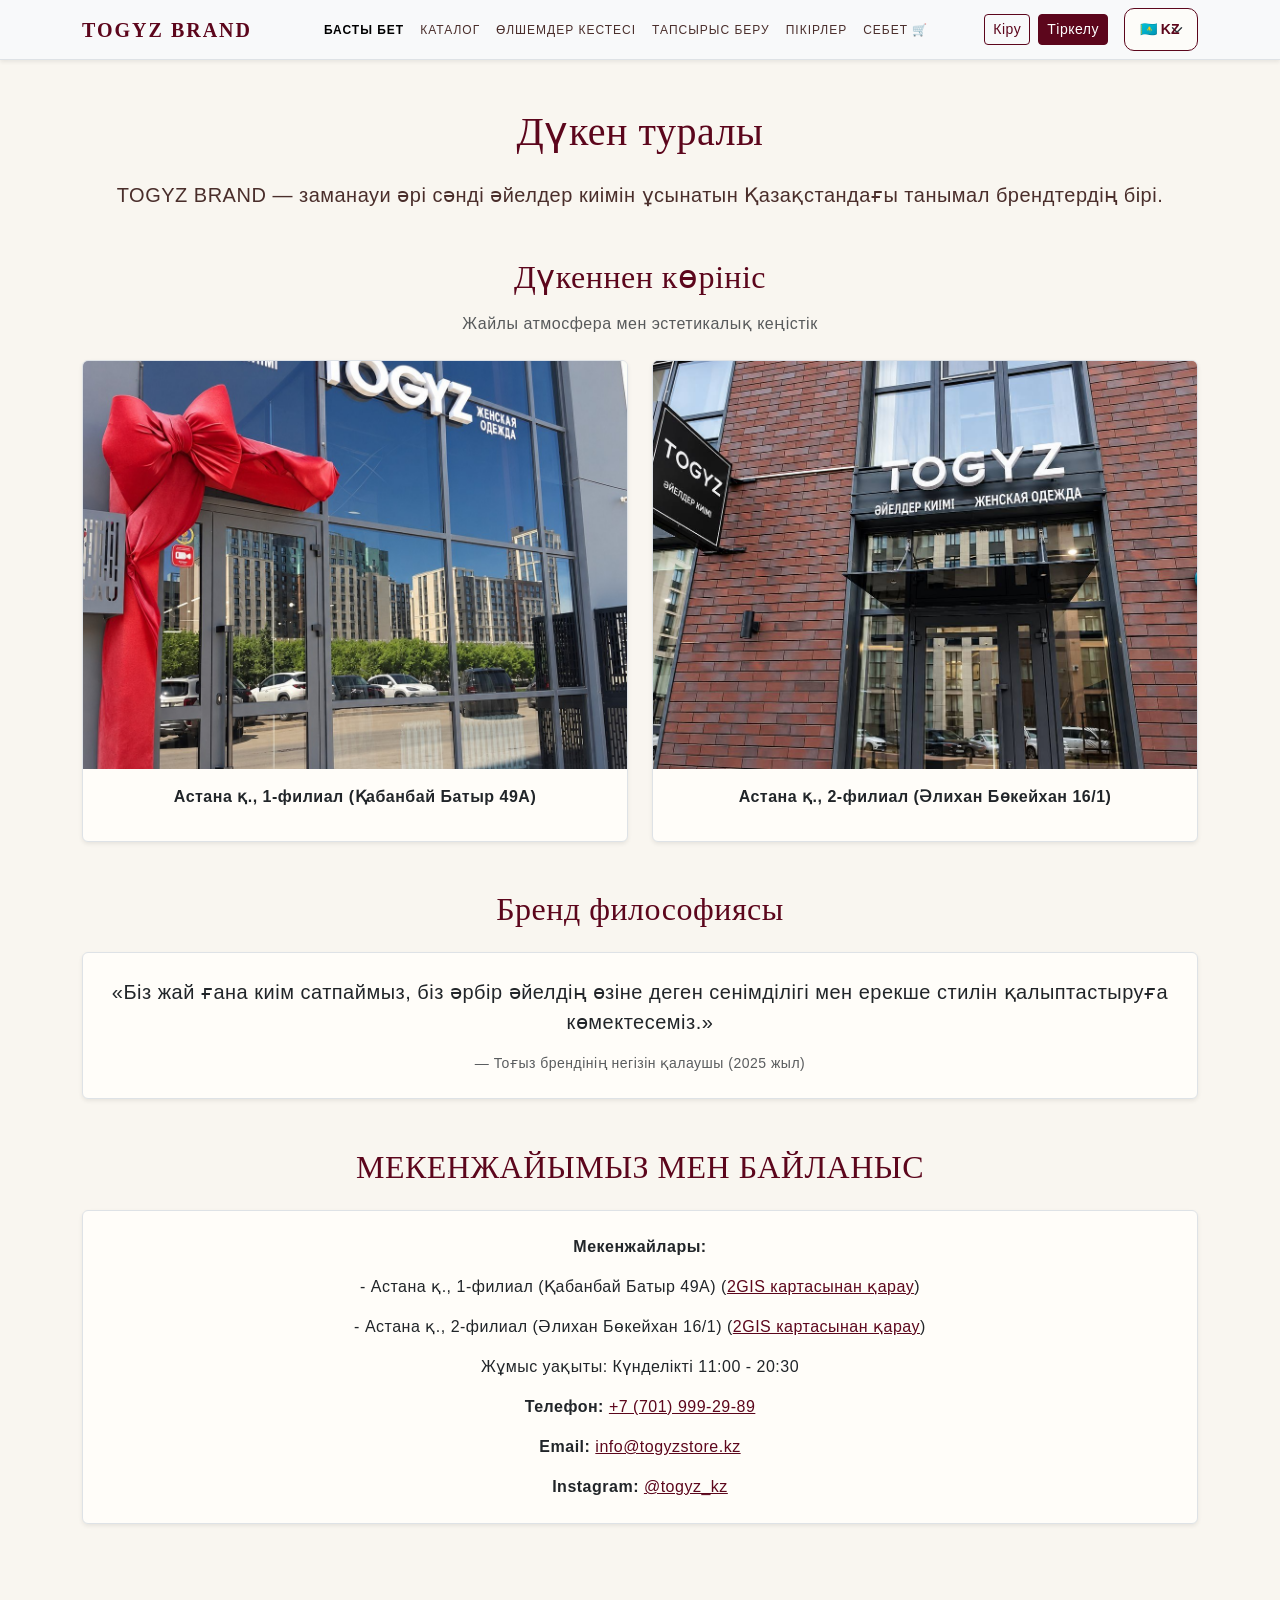
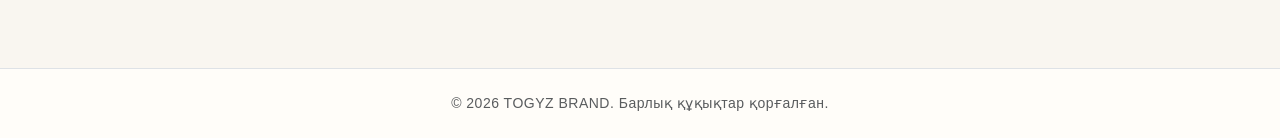
==== commit 8626ed17: "JQUERY" ====
--- a/index.html
+++ b/index.html
@@ -149,9 +149,13 @@
 </div>
 
 <script src="https://cdn.jsdelivr.net/npm/bootstrap@5.3.2/dist/js/bootstrap.bundle.min.js"></script>
+<!-- jQuery 3.7.1 CDN -->
+<script src="https://code.jquery.com/jquery-3.7.1.min.js"></script>
+<script src="js/app-query.js" defer></script>
 <script src="js/data.js" defer></script>
 <script src="js/main.js" defer></script>
 <script src="js/auth.js" defer></script>
 <script src="js/home.js" defer></script>
+
 </body>
 </html>
--- a/css/base.css
+++ b/css/base.css
@@ -166,4 +166,122 @@
 
 .product-card:hover img, .card:hover img {
   transform: scale(1.03) !important;
+}
+
+
+@keyframes cartBounce {
+  0% { transform: scale(1); }
+  30% { transform: scale(1.4) translateY(-6px); }
+  50% { transform: scale(0.85) translateY(0); }
+  75% { transform: scale(1.15) translateY(-3px); }
+  100% { transform: scale(1) translateY(0); }
+}
+
+.bounce-animation {
+  animation: cartBounce 0.5s ease-in-out;
+  display: inline-block;
+}
+
+
+.btn-bounce {
+  transform: scale(0.95);
+  transition: transform 0.1s ease;
+}
+
+.cart-qty-btn {
+  width: 28px;
+  height: 28px;
+  padding: 0;
+  display: inline-flex;
+  align-items: center;
+  justify-content: center;
+  border-radius: 6px;
+  font-weight: bold;
+  border: 1px solid #5C061C;
+  color: #5C061C;
+  background-color: #FDFCF9;
+  transition: all 0.2s ease;
+}
+
+.cart-qty-btn:hover {
+  background-color: #5C061C;
+  color: #ffffff;
+}
+
+.cart-qty-count {
+  min-width: 24px;
+  text-align: center;
+  font-weight: 600;
+}
+
+select.form-select,
+.custom-styled-select {
+  background-color: #FDFCF9 !important;
+  color: #5C061C !important;
+  border: 1.5px solid #5C061C !important;
+  border-radius: 10px !important;
+  padding: 10px 15px !important;
+  font-weight: 500;
+  box-shadow: none !important;
+  cursor: pointer;
+}
+
+select.form-select option,
+.custom-styled-select option {
+  background-color: #FDFCF9 !important;
+  color: #333333 !important;
+  padding: 10px;
+}
+
+select.form-select:focus {
+  border-color: #5C061C !important;
+  box-shadow: 0 0 0 0.25rem rgba(92, 6, 28, 0.15) !important;
+}
+
+/* Кастомды ашылатын меню стилі */
+.custom-styled-select {
+  background-color: #FDFCF9 !important;
+  color: #5C061C !important;
+  border: 1.5px solid #5C061C !important;
+  border-radius: 10px !important;
+  padding: 10px 15px !important;
+  font-weight: 500;
+  box-shadow: none !important;
+  cursor: pointer;
+}
+
+.custom-dropdown-menu {
+  position: absolute;
+  top: 105%;
+  left: 0;
+  width: 100%;
+  max-height: 250px;
+  overflow-y: auto;
+  background-color: #FDFCF9;
+  border: 1.5px solid #5C061C;
+  border-radius: 10px;
+  z-index: 1000;
+  padding: 5px 0;
+}
+
+.dropdown-header-group {
+  padding: 8px 15px;
+  font-size: 0.8rem;
+  font-weight: bold;
+  color: #888888;
+  text-transform: uppercase;
+  background-color: #F8F5EE;
+}
+
+.custom-dropdown-item {
+  padding: 10px 15px;
+  color: #333333;
+  cursor: pointer;
+  font-size: 0.95rem;
+  transition: background-color 0.15s ease;
+}
+
+.custom-dropdown-item:hover {
+  background-color: #5C061C;
+  color: #ffffff;
 }
